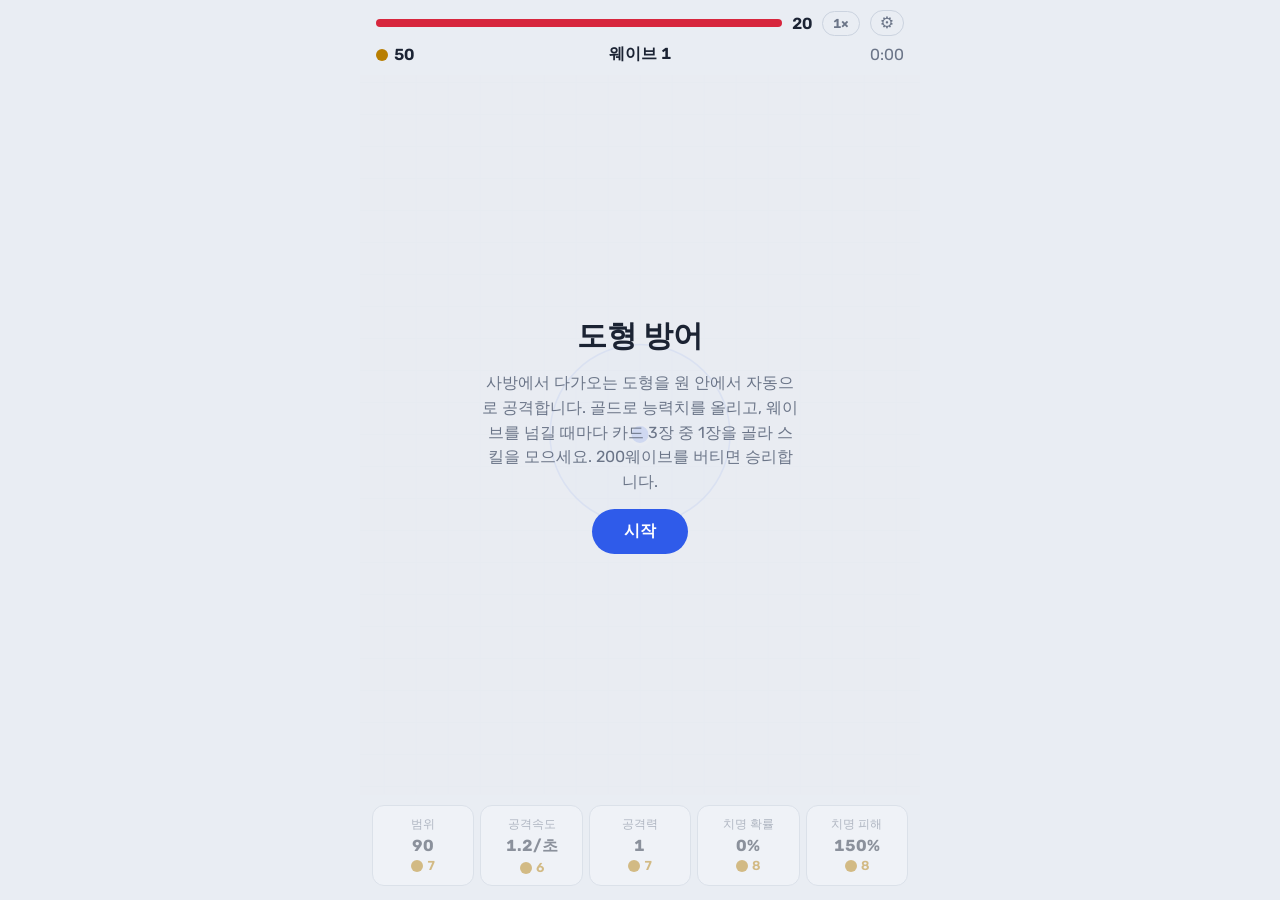
==== 도형 방어.html @ 64f7b808 "배포: 소스 22b060d" ====
<!doctype html>
<html lang="ko">
<head>
<meta charset="utf-8">
<meta name="viewport" content="width=device-width, initial-scale=1, viewport-fit=cover">
<title>도형 방어</title>
<link rel="manifest" href="manifest.json">
<link rel="icon" href="icons/icon-192.png">
<link rel="apple-touch-icon" href="icons/icon-192.png">
<meta name="theme-color" content="#E9EDF3" media="(prefers-color-scheme: light)">
<meta name="theme-color" content="#10141C" media="(prefers-color-scheme: dark)">
<link rel="preconnect" href="https://fonts.googleapis.com">
<link rel="preconnect" href="https://fonts.gstatic.com" crossorigin>
<link href="https://fonts.googleapis.com/css2?family=Rubik:wght@400;600;700&display=swap" rel="stylesheet">
  <script type="module" crossorigin src="./assets/도형 방어-D8DyT21U.js"></script>
  <link rel="stylesheet" crossorigin href="./assets/도형 방어-BJNutRkU.css">
</head>
<body>
<div class="app">
  <header class="hud">
    <div class="hud-top">
      <div class="hp" aria-label="체력">
        <div class="hp-bar"><div class="hp-fill" id="hpFill"></div></div>
        <span id="hpText">20</span>
      </div>
      <button class="speed-btn" id="speedBtn" aria-pressed="false" aria-label="1배속">1×</button>
      <button class="speed-btn gear-btn" id="gearBtn" aria-label="설정">⚙</button>
    </div>
    <div class="hud-info">
      <div class="stat" aria-label="골드"><span class="coin"></span><span id="gold">0</span></div>
      <div class="stat" id="wave">웨이브 1</div>
      <div class="stat dim" id="time" aria-label="버틴 시간">0:00</div>
    </div>
  </header>

  <main id="stage">
    <canvas id="cv"></canvas>
    <div class="overlay" id="startOv">
      <h1>도형 방어</h1>
      <p>사방에서 다가오는 도형을 원 안에서 자동으로 공격합니다. 골드로 능력치를 올리고, 웨이브를 넘길 때마다 카드 3장 중 1장을 골라 스킬을 모으세요. 200웨이브를 버티면 승리합니다.</p>
      <div class="btn-row">
        <button class="btn-main" id="startBtn">시작</button>
      </div>
    </div>
    <div class="overlay hidden" id="overOv">
      <h2 id="overTitle">방어 실패</h2>
      <p id="overStats"></p>
      <p class="auto-msg hidden" id="autoMsg"></p>
      <div class="reward">
        <div><span>도달 웨이브</span><span id="rWave">0</span></div>
        <div><span>처치</span><span id="rKills">0</span></div>
        <div><span>보스 처치</span><span id="rBoss">0</span></div>
        <div><span>고른 카드</span><span id="rCards">0</span></div>
      </div>
      <div class="btn-row">
        <button class="btn-main" id="retryBtn">다시 하기</button>
      </div>
    </div>
    <div class="overlay hidden" id="cardOv" role="dialog" aria-labelledby="cardTitle">
      <h2 id="cardTitle">웨이브 돌파</h2>
      <p>카드 1장을 고르세요. 이번 판 동안 유지됩니다.</p>
      <div class="cards" id="cards"></div>
    </div>
    <div class="overlay hidden" id="settingsOv" role="dialog" aria-label="설정">
      <h2>설정</h2>
      <div class="metas">
        <div class="set-row"><b>배경음악</b><button class="set-toggle" id="soundBtn" aria-pressed="true">켜짐</button></div>
        <div class="set-row"><b>자동 게임시작</b><button class="set-toggle" id="autoBtn" aria-pressed="false">꺼짐</button></div>
        <button class="btn-sub set-giveup" id="giveupBtn">포기하고 로비로</button>
      </div>
      <button class="btn-sub" id="settingsClose">닫기</button>
    </div>
  </main>

  <footer class="shop">
    <button class="up" data-k="range">
      <span class="u-name">범위</span><span class="u-val" id="v-range"></span>
      <span class="u-cost"><i class="coin"></i><span id="c-range"></span></span>
    </button>
    <button class="up" data-k="speed">
      <span class="u-name">공격속도</span><span class="u-val" id="v-speed"></span>
      <span class="u-cost"><i class="coin"></i><span id="c-speed"></span></span>
    </button>
    <button class="up" data-k="damage">
      <span class="u-name">공격력</span><span class="u-val" id="v-damage"></span>
      <span class="u-cost"><i class="coin"></i><span id="c-damage"></span></span>
    </button>
    <button class="up" data-k="crit">
      <span class="u-name">치명 확률</span><span class="u-val" id="v-crit"></span>
      <span class="u-cost"><i class="coin"></i><span id="c-crit"></span></span>
    </button>
    <button class="up" data-k="critDmg">
      <span class="u-name">치명 피해</span><span class="u-val" id="v-critDmg"></span>
      <span class="u-cost"><i class="coin"></i><span id="c-critDmg"></span></span>
    </button>
  </footer>
</div>

</body>
</html>
---- assets/도형 방어-BJNutRkU.css ----
:root{--bg:#e9edf3;--surface:#f7f9fc;--grid:#dce2eb;--ink:#1b2333;--muted:#6b7588;--border:#cbd3df;--accent:#2f5bea;--on-accent:#fff;--danger:#d7263d;--gold:#b87e00;--tri:#e8a33d;--sq:#2e9e6a;--pent:#7a5cc7;--hex:#e0475b;--boss:#2b3550;--gem:#0e8fa3;--cube:#5b3fd1;--burn:#e0590c;--gas:#4c9a2a;--fence:#8c97ab;--lightningcss-light:initial;--lightningcss-dark: ;color-scheme:light;box-sizing:border-box;padding-top:env(safe-area-inset-top,0px);padding-bottom:env(safe-area-inset-bottom,0px)}@media (prefers-color-scheme:dark){:root:not([data-theme=light]){--bg:#10141c;--surface:#171c26;--grid:#1c2230;--ink:#e7ebf3;--muted:#8a94a8;--border:#2a3242;--accent:#6e8cff;--on-accent:#0b1020;--danger:#ff5468;--gold:#f2c14e;--tri:#f0b44c;--sq:#3cc489;--pent:#9d84f0;--hex:#f06478;--boss:#c7cee0;--gem:#4fd1e0;--cube:#a894ff;--burn:#ff8a4c;--gas:#86d65e;--fence:#f4f6fa;--lightningcss-light: ;--lightningcss-dark:initial;color-scheme:dark}}:root[data-theme=dark]{--bg:#10141c;--surface:#171c26;--grid:#1c2230;--ink:#e7ebf3;--muted:#8a94a8;--border:#2a3242;--accent:#6e8cff;--on-accent:#0b1020;--danger:#ff5468;--gold:#f2c14e;--tri:#f0b44c;--sq:#3cc489;--pent:#9d84f0;--hex:#f06478;--boss:#c7cee0;--gem:#4fd1e0;--cube:#a894ff;--burn:#ff8a4c;--gas:#86d65e;--fence:#f4f6fa;--lightningcss-light: ;--lightningcss-dark:initial;color-scheme:dark}*,:before,:after{box-sizing:inherit}html,body{height:100%;margin:0}body{background:var(--bg);color:var(--ink);overscroll-behavior:none;-webkit-user-select:none;user-select:none;-webkit-tap-highlight-color:transparent;touch-action:manipulation;font-family:Rubik,system-ui,-apple-system,Apple SD Gothic Neo,Noto Sans KR,sans-serif}.app{flex-direction:column;max-width:560px;height:100%;margin:0 auto;display:flex}.hud{flex-direction:column;gap:8px;padding:10px 16px;display:flex}.hud-top{align-items:center;gap:10px;display:flex}.hud-info{grid-template-columns:1fr 1fr 1fr;align-items:center;display:grid}.hud-info .stat:nth-child(2){justify-content:center}.hud-info .stat:nth-child(3){justify-content:flex-end}.hp{font-variant-numeric:tabular-nums;flex:1;align-items:center;gap:8px;font-weight:600;display:flex}#hpText{text-align:right;min-width:2ch}.hp-bar{background:var(--grid);border-radius:4px;flex:1;height:8px;overflow:hidden}.hp-fill{background:var(--danger);width:100%;height:100%;transition:width .15s}.stat{font-variant-numeric:tabular-nums;white-space:nowrap;align-items:center;gap:6px;font-weight:600;display:flex}.stat.dim{color:var(--muted);font-weight:400}.coin{background:var(--gold);border-radius:50%;width:12px;height:12px;display:inline-block}.speed-btn{font:inherit;font-variant-numeric:tabular-nums;cursor:pointer;color:var(--muted);border:1px solid var(--border);background:0 0;border-radius:999px;padding:4px 10px;font-size:13px;font-weight:600}.gear-btn{padding:4px 9px;font-size:16px;line-height:1}.set-row{background:var(--surface);border:1px solid var(--border);border-radius:12px;justify-content:space-between;align-items:center;gap:12px;padding:12px 14px;display:flex}.set-toggle{font:inherit;cursor:pointer;min-width:64px;color:var(--muted);border:1px solid var(--border);background:0 0;border-radius:999px;padding:6px 14px;font-size:14px;font-weight:600}.set-toggle[aria-pressed=true]{color:var(--on-accent);background:var(--accent);border-color:var(--accent)}.set-giveup{color:var(--danger)}.set-giveup:disabled{opacity:.4;cursor:default}.set-giveup.confirm{color:#fff;background:var(--danger);border-color:var(--danger)}.overlay p.auto-msg{color:var(--accent);font-weight:600}.speed-btn[aria-pressed=true]{color:var(--on-accent);background:var(--accent);border-color:var(--accent)}#stage{flex:1;min-height:0;position:relative;overflow:hidden}canvas{display:block;position:absolute;inset:0}.overlay{text-align:center;background:color-mix(in srgb, var(--bg) 86%, transparent);flex-direction:column;justify-content:center;align-items:center;gap:14px;padding:24px;display:flex;position:absolute;inset:0}.hidden{display:none}h1,h2{margin:0;font-weight:700}h1{font-size:30px}h2{font-size:24px}.overlay p{max-width:32ch;color:var(--muted);margin:0;line-height:1.55}.btn-main{font:inherit;background:var(--accent);color:var(--on-accent);cursor:pointer;border:0;border-radius:999px;padding:12px 32px;font-size:16px;font-weight:600}.shop{grid-template-columns:repeat(5,1fr);gap:6px;padding:10px 12px 14px;display:grid}.up{font:inherit;color:var(--ink);background:var(--surface);border:1px solid var(--border);cursor:pointer;border-radius:12px;flex-direction:column;align-items:center;gap:3px;padding:10px 2px;display:flex}.up:disabled{opacity:.45;cursor:default}.up:not(:disabled):active{transform:scale(.97)}.u-name{color:var(--muted);white-space:nowrap;font-size:12px}.u-val{font-variant-numeric:tabular-nums;white-space:nowrap;font-size:16px;font-weight:700}.u-cost{color:var(--gold);font-variant-numeric:tabular-nums;align-items:center;gap:4px;font-size:13px;font-weight:600;display:flex}:focus-visible{outline:2px solid var(--accent);outline-offset:2px}.gem{background:var(--gem);border-radius:2px;width:10px;height:10px;margin:0 2px;display:inline-block;transform:rotate(45deg)}.btn-sub{font:inherit;cursor:pointer;color:var(--ink);background:var(--surface);border:1px solid var(--border);border-radius:999px;padding:10px 26px;font-size:15px;font-weight:600}.btn-row{flex-wrap:wrap;justify-content:center;gap:10px;display:flex}.reward{background:var(--surface);border:1px solid var(--border);font-variant-numeric:tabular-nums;border-radius:12px;flex-direction:column;gap:6px;width:100%;max-width:280px;padding:12px 14px;display:flex}.reward div{color:var(--muted);justify-content:space-between;align-items:center;font-size:14px;display:flex}.reward div span:last-child{color:var(--ink);align-items:center;gap:4px;font-weight:600;display:flex}#cardOv{background:color-mix(in srgb, var(--bg) 92%, transparent)}.cards{flex-direction:column;gap:10px;width:100%;max-width:340px;display:flex}.card{font:inherit;color:var(--ink);text-align:left;cursor:pointer;background:var(--surface);border:1px solid var(--border);border-left:4px solid var(--kc);border-radius:12px;flex-direction:column;gap:4px;padding:14px 16px;display:flex}.card:active{transform:scale(.98)}.card b{font-size:17px}.card .c-tag{color:var(--kc);font-size:12px;font-weight:600}.card .c-val{font-variant-numeric:tabular-nums;font-size:14px;font-weight:600}.card .c-desc{color:var(--muted);font-size:12px;line-height:1.45}.k-stat{--kc:var(--gold)}.k-skill{--kc:var(--gem)}.k-abil{--kc:var(--cube)}.metas{flex-direction:column;gap:10px;width:100%;max-width:320px;display:flex}.meta{text-align:left;background:var(--surface);border:1px solid var(--border);border-radius:12px;align-items:center;gap:12px;padding:12px 14px;display:flex}.meta .m-info{flex-direction:column;flex:1;gap:3px;display:flex}.meta b{font-size:16px}.meta .m-val{color:var(--muted);font-variant-numeric:tabular-nums;font-size:13px}.meta .m-lv{color:var(--muted);font-variant-numeric:tabular-nums;font-size:12px}.meta button{font:inherit;font-variant-numeric:tabular-nums;cursor:pointer;color:var(--on-accent);background:var(--accent);white-space:nowrap;border:0;border-radius:999px;align-items:center;gap:4px;padding:8px 12px;font-size:14px;font-weight:600;display:flex}.meta button:disabled{opacity:.4;cursor:default}.oct{background:var(--boss);clip-path:polygon(30% 0,70% 0,100% 30%,100% 70%,70% 100%,30% 100%,0 70%,0 30%);width:12px;height:12px;display:inline-block}.cubei{background:var(--cube);clip-path:polygon(50% 0,100% 25%,100% 75%,50% 100%,0 75%,0 25%);width:12px;height:12px;display:inline-block}.meta .m-desc{color:var(--muted);font-size:12px;line-height:1.4}
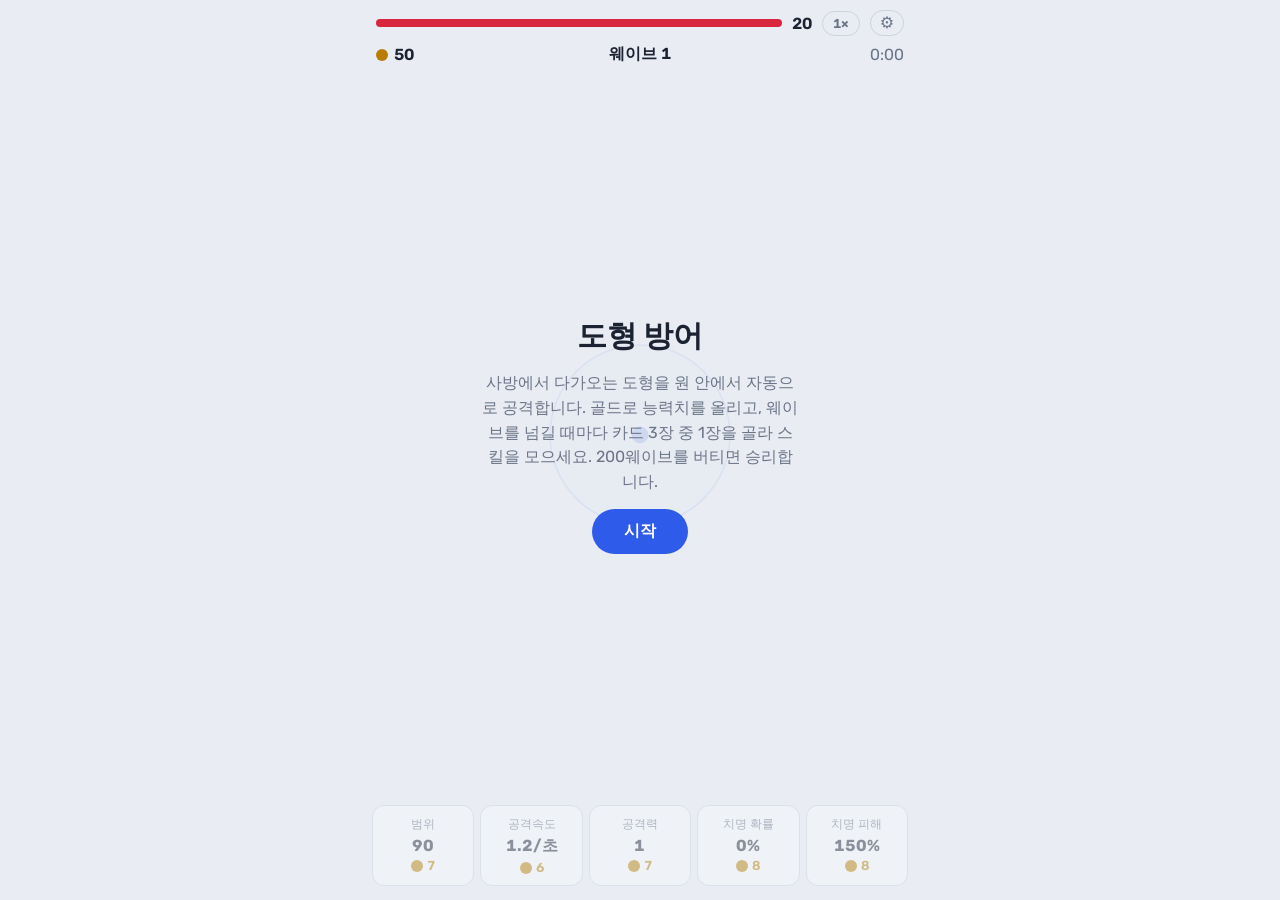
==== commit c5c391b1: "배포: 소스 6165842" ====
--- a/도형 방어.html
+++ b/도형 방어.html
@@ -12,8 +12,8 @@
 <link rel="preconnect" href="https://fonts.googleapis.com">
 <link rel="preconnect" href="https://fonts.gstatic.com" crossorigin>
 <link href="https://fonts.googleapis.com/css2?family=Rubik:wght@400;600;700&display=swap" rel="stylesheet">
-  <script type="module" crossorigin src="./assets/도형 방어-D8DyT21U.js"></script>
-  <link rel="stylesheet" crossorigin href="./assets/도형 방어-BJNutRkU.css">
+  <script type="module" crossorigin src="./assets/도형 방어-CZGBJd6S.js"></script>
+  <link rel="stylesheet" crossorigin href="./assets/도형 방어-D3nn0qh5.css">
 </head>
 <body>
 <div class="app">
@@ -51,6 +51,15 @@
         <div><span>처치</span><span id="rKills">0</span></div>
         <div><span>보스 처치</span><span id="rBoss">0</span></div>
         <div><span>고른 카드</span><span id="rCards">0</span></div>
+      </div>
+      <div class="rank hidden" id="rankBox">
+        <form class="rank-form" id="rankForm" novalidate>
+          <input id="rankName" maxlength="12" placeholder="닉네임" autocomplete="off" enterkeyhint="send" aria-label="닉네임" aria-describedby="rankNote">
+          <button class="btn-sub" id="rankSubmit" type="submit">랭킹 등록</button>
+        </form>
+        <p class="rank-note" id="rankNote" aria-live="polite">닉네임은 공개돼요. 실명이나 연락처는 넣지 마세요.</p>
+        <ol class="rank-list" id="rankList" aria-label="랭킹"></ol>
+        <p class="rank-me" id="rankMe"></p>
       </div>
       <div class="btn-row">
         <button class="btn-main" id="retryBtn">다시 하기</button>
--- a/assets/도형 방어-D3nn0qh5.css
+++ b/assets/도형 방어-D3nn0qh5.css
@@ -0,0 +1 @@
+:root{--bg:#e9edf3;--surface:#f7f9fc;--grid:#dce2eb;--ink:#1b2333;--muted:#6b7588;--border:#cbd3df;--accent:#2f5bea;--on-accent:#fff;--danger:#d7263d;--gold:#b87e00;--tri:#e8a33d;--sq:#2e9e6a;--pent:#7a5cc7;--hex:#e0475b;--boss:#2b3550;--gem:#0e8fa3;--cube:#5b3fd1;--burn:#e0590c;--gas:#4c9a2a;--fence:#8c97ab;--lightningcss-light:initial;--lightningcss-dark: ;color-scheme:light;box-sizing:border-box;padding-top:env(safe-area-inset-top,0px);padding-bottom:env(safe-area-inset-bottom,0px)}@media (prefers-color-scheme:dark){:root:not([data-theme=light]){--bg:#10141c;--surface:#171c26;--grid:#1c2230;--ink:#e7ebf3;--muted:#8a94a8;--border:#2a3242;--accent:#6e8cff;--on-accent:#0b1020;--danger:#ff5468;--gold:#f2c14e;--tri:#f0b44c;--sq:#3cc489;--pent:#9d84f0;--hex:#f06478;--boss:#c7cee0;--gem:#4fd1e0;--cube:#a894ff;--burn:#ff8a4c;--gas:#86d65e;--fence:#f4f6fa;--lightningcss-light: ;--lightningcss-dark:initial;color-scheme:dark}}:root[data-theme=dark]{--bg:#10141c;--surface:#171c26;--grid:#1c2230;--ink:#e7ebf3;--muted:#8a94a8;--border:#2a3242;--accent:#6e8cff;--on-accent:#0b1020;--danger:#ff5468;--gold:#f2c14e;--tri:#f0b44c;--sq:#3cc489;--pent:#9d84f0;--hex:#f06478;--boss:#c7cee0;--gem:#4fd1e0;--cube:#a894ff;--burn:#ff8a4c;--gas:#86d65e;--fence:#f4f6fa;--lightningcss-light: ;--lightningcss-dark:initial;color-scheme:dark}*,:before,:after{box-sizing:inherit}html,body{height:100%;margin:0}body{background:var(--bg);color:var(--ink);overscroll-behavior:none;-webkit-user-select:none;user-select:none;-webkit-tap-highlight-color:transparent;touch-action:manipulation;font-family:Rubik,system-ui,-apple-system,Apple SD Gothic Neo,Noto Sans KR,sans-serif}.app{flex-direction:column;max-width:560px;height:100%;margin:0 auto;display:flex}.hud{flex-direction:column;gap:8px;padding:10px 16px;display:flex}.hud-top{align-items:center;gap:10px;display:flex}.hud-info{grid-template-columns:1fr 1fr 1fr;align-items:center;display:grid}.hud-info .stat:nth-child(2){justify-content:center}.hud-info .stat:nth-child(3){justify-content:flex-end}.hp{font-variant-numeric:tabular-nums;flex:1;align-items:center;gap:8px;font-weight:600;display:flex}#hpText{text-align:right;min-width:2ch}.hp-bar{background:var(--grid);border-radius:4px;flex:1;height:8px;overflow:hidden}.hp-fill{background:var(--danger);width:100%;height:100%;transition:width .15s}.stat{font-variant-numeric:tabular-nums;white-space:nowrap;align-items:center;gap:6px;font-weight:600;display:flex}.stat.dim{color:var(--muted);font-weight:400}.coin{background:var(--gold);border-radius:50%;width:12px;height:12px;display:inline-block}.speed-btn{font:inherit;font-variant-numeric:tabular-nums;cursor:pointer;color:var(--muted);border:1px solid var(--border);background:0 0;border-radius:999px;padding:4px 10px;font-size:13px;font-weight:600}.gear-btn{padding:4px 9px;font-size:16px;line-height:1}.set-row{background:var(--surface);border:1px solid var(--border);border-radius:12px;justify-content:space-between;align-items:center;gap:12px;padding:12px 14px;display:flex}.set-toggle{font:inherit;cursor:pointer;min-width:64px;color:var(--muted);border:1px solid var(--border);background:0 0;border-radius:999px;padding:6px 14px;font-size:14px;font-weight:600}.set-toggle[aria-pressed=true]{color:var(--on-accent);background:var(--accent);border-color:var(--accent)}.set-giveup{color:var(--danger)}.set-giveup:disabled{opacity:.4;cursor:default}.set-giveup.confirm{color:#fff;background:var(--danger);border-color:var(--danger)}.overlay p.auto-msg{color:var(--accent);font-weight:600}.speed-btn[aria-pressed=true]{color:var(--on-accent);background:var(--accent);border-color:var(--accent)}#stage{flex:1;min-height:0;position:relative;overflow:hidden}canvas{display:block;position:absolute;inset:0}.overlay{text-align:center;background:color-mix(in srgb, var(--bg) 86%, transparent);flex-direction:column;justify-content:center;align-items:center;gap:14px;padding:24px;display:flex;position:absolute;inset:0}.hidden{display:none}h1,h2{margin:0;font-weight:700}h1{font-size:30px}h2{font-size:24px}.overlay p{max-width:32ch;color:var(--muted);margin:0;line-height:1.55}.btn-main{font:inherit;background:var(--accent);color:var(--on-accent);cursor:pointer;border:0;border-radius:999px;padding:12px 32px;font-size:16px;font-weight:600}.shop{grid-template-columns:repeat(5,1fr);gap:6px;padding:10px 12px 14px;display:grid}.up{font:inherit;color:var(--ink);background:var(--surface);border:1px solid var(--border);cursor:pointer;border-radius:12px;flex-direction:column;align-items:center;gap:3px;padding:10px 2px;display:flex}.up:disabled{opacity:.45;cursor:default}.up:not(:disabled):active{transform:scale(.97)}.u-name{color:var(--muted);white-space:nowrap;font-size:12px}.u-val{font-variant-numeric:tabular-nums;white-space:nowrap;font-size:16px;font-weight:700}.u-cost{color:var(--gold);font-variant-numeric:tabular-nums;align-items:center;gap:4px;font-size:13px;font-weight:600;display:flex}:focus-visible{outline:2px solid var(--accent);outline-offset:2px}.gem{background:var(--gem);border-radius:2px;width:10px;height:10px;margin:0 2px;display:inline-block;transform:rotate(45deg)}.btn-sub{font:inherit;cursor:pointer;color:var(--ink);background:var(--surface);border:1px solid var(--border);border-radius:999px;padding:10px 26px;font-size:15px;font-weight:600}.btn-row{flex-wrap:wrap;justify-content:center;gap:10px;display:flex}.reward{background:var(--surface);border:1px solid var(--border);font-variant-numeric:tabular-nums;border-radius:12px;flex-direction:column;gap:6px;width:100%;max-width:280px;padding:12px 14px;display:flex}.reward div{color:var(--muted);justify-content:space-between;align-items:center;font-size:14px;display:flex}.reward div span:last-child{color:var(--ink);align-items:center;gap:4px;font-weight:600;display:flex}#cardOv{background:color-mix(in srgb, var(--bg) 92%, transparent)}.cards{flex-direction:column;gap:10px;width:100%;max-width:340px;display:flex}.card{font:inherit;color:var(--ink);text-align:left;cursor:pointer;background:var(--surface);border:1px solid var(--border);border-left:4px solid var(--kc);border-radius:12px;flex-direction:column;gap:4px;padding:14px 16px;display:flex}.card:active{transform:scale(.98)}.card b{font-size:17px}.card .c-tag{color:var(--kc);font-size:12px;font-weight:600}.card .c-val{font-variant-numeric:tabular-nums;font-size:14px;font-weight:600}.card .c-desc{color:var(--muted);font-size:12px;line-height:1.45}.k-stat{--kc:var(--gold)}.k-skill{--kc:var(--gem)}.k-abil{--kc:var(--cube)}.metas{flex-direction:column;gap:10px;width:100%;max-width:320px;display:flex}.meta{text-align:left;background:var(--surface);border:1px solid var(--border);border-radius:12px;align-items:center;gap:12px;padding:12px 14px;display:flex}.meta .m-info{flex-direction:column;flex:1;gap:3px;display:flex}.meta b{font-size:16px}.meta .m-val{color:var(--muted);font-variant-numeric:tabular-nums;font-size:13px}.meta .m-lv{color:var(--muted);font-variant-numeric:tabular-nums;font-size:12px}.meta button{font:inherit;font-variant-numeric:tabular-nums;cursor:pointer;color:var(--on-accent);background:var(--accent);white-space:nowrap;border:0;border-radius:999px;align-items:center;gap:4px;padding:8px 12px;font-size:14px;font-weight:600;display:flex}.meta button:disabled{opacity:.4;cursor:default}.oct{background:var(--boss);clip-path:polygon(30% 0,70% 0,100% 30%,100% 70%,70% 100%,30% 100%,0 70%,0 30%);width:12px;height:12px;display:inline-block}.cubei{background:var(--cube);clip-path:polygon(50% 0,100% 25%,100% 75%,50% 100%,0 75%,0 25%);width:12px;height:12px;display:inline-block}.meta .m-desc{color:var(--muted);font-size:12px;line-height:1.4}#overOv{justify-content:safe center;overflow-y:auto}.rank{flex-direction:column;gap:8px;width:100%;max-width:320px;display:flex}.rank-form{gap:8px;display:flex}.rank-form input{min-width:0;font:inherit;color:var(--ink);background:var(--surface);border:1px solid var(--border);-webkit-user-select:text;user-select:text;border-radius:999px;flex:1;padding:9px 14px;font-size:16px}.rank-form input:focus-visible{outline:2px solid var(--accent);outline-offset:1px}.rank-form .btn-sub{white-space:nowrap;padding:9px 16px}.rank-form .btn-sub:disabled{opacity:.5;cursor:default}.overlay p.rank-note{max-width:none;font-size:12px}.overlay p.rank-note.err{color:var(--danger)}.overlay p.rank-note.ok{color:var(--accent);font-weight:600}.rank-list{background:var(--surface);border:1px solid var(--border);font-variant-numeric:tabular-nums;border-radius:12px;flex-direction:column;margin:0;padding:6px 0;font-size:13px;list-style:none;display:flex}.rank-list:empty{display:none}.rank-list li{text-align:left;grid-template-columns:2.2em 1fr auto;gap:8px;padding:3px 12px;display:grid}.rank-list li.me{color:var(--accent);font-weight:700}.rank-list .r-n{color:var(--muted);text-align:right}.rank-list .r-name{text-overflow:ellipsis;white-space:nowrap;overflow:hidden}.rank-list .r-rec{color:var(--muted)}.rank-list li.me .r-n,.rank-list li.me .r-rec{color:inherit}.rank-list li.msg{text-align:center;color:var(--muted);display:block}.overlay p.rank-me{max-width:none;font-size:13px}.overlay p.rank-me:empty{display:none}
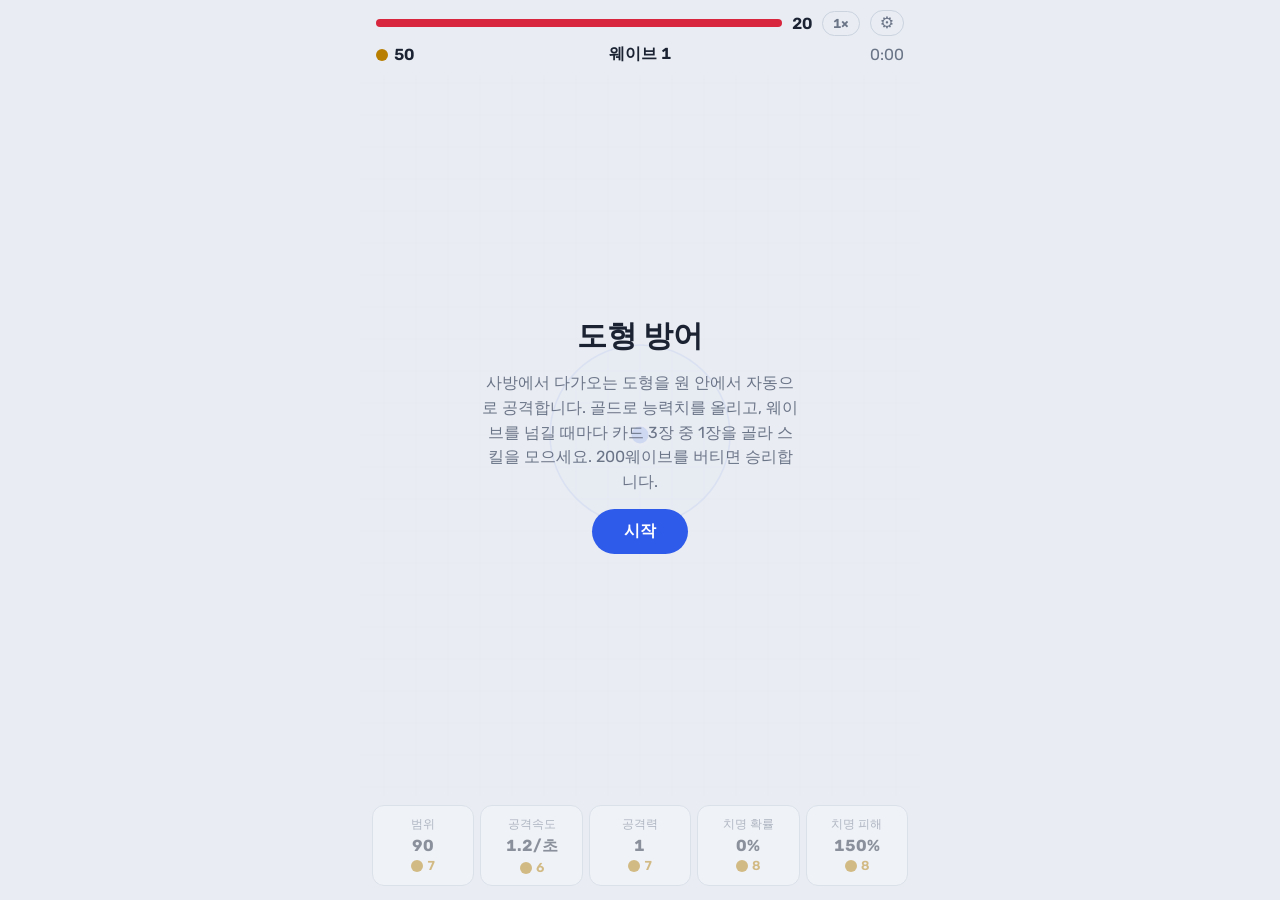
==== commit 6029f273: "배포: 소스 5cbbcc7" ====
--- a/도형 방어.html
+++ b/도형 방어.html
@@ -12,8 +12,8 @@
 <link rel="preconnect" href="https://fonts.googleapis.com">
 <link rel="preconnect" href="https://fonts.gstatic.com" crossorigin>
 <link href="https://fonts.googleapis.com/css2?family=Rubik:wght@400;600;700&display=swap" rel="stylesheet">
-  <script type="module" crossorigin src="./assets/도형 방어-CZGBJd6S.js"></script>
-  <link rel="stylesheet" crossorigin href="./assets/도형 방어-D3nn0qh5.css">
+  <script type="module" crossorigin src="./assets/도형 방어-D_izI2zO.js"></script>
+  <link rel="stylesheet" crossorigin href="./assets/도형 방어-DtJK3zI9.css">
 </head>
 <body>
 <div class="app">
--- a/assets/도형 방어-DtJK3zI9.css
+++ b/assets/도형 방어-DtJK3zI9.css
@@ -0,0 +1 @@
+:root{--bg:#e9edf3;--surface:#f7f9fc;--grid:#dce2eb;--ink:#1b2333;--muted:#6b7588;--border:#cbd3df;--accent:#2f5bea;--on-accent:#fff;--danger:#d7263d;--gold:#b87e00;--tri:#e8a33d;--sq:#2e9e6a;--pent:#7a5cc7;--hex:#e0475b;--boss:#2b3550;--gem:#0e8fa3;--cube:#5b3fd1;--burn:#e0590c;--gas:#4c9a2a;--fence:#8c97ab;--burn1:#ee9150;--burn2:#e0322f;--burn3:#9e1023;--crit:#0a9ec2;--lightningcss-light:initial;--lightningcss-dark: ;color-scheme:light;box-sizing:border-box;padding-top:env(safe-area-inset-top,0px);padding-bottom:env(safe-area-inset-bottom,0px)}@media (prefers-color-scheme:dark){:root:not([data-theme=light]){--bg:#10141c;--surface:#171c26;--grid:#1c2230;--ink:#e7ebf3;--muted:#8a94a8;--border:#2a3242;--accent:#6e8cff;--on-accent:#0b1020;--danger:#ff5468;--gold:#f2c14e;--tri:#f0b44c;--sq:#3cc489;--pent:#9d84f0;--hex:#f06478;--boss:#c7cee0;--gem:#4fd1e0;--cube:#a894ff;--burn:#ff8a4c;--gas:#86d65e;--fence:#f4f6fa;--burn1:#ffb98a;--burn2:#ff4a4a;--burn3:#d11f38;--crit:#5ce1f0;--lightningcss-light: ;--lightningcss-dark:initial;color-scheme:dark}}:root[data-theme=dark]{--bg:#10141c;--surface:#171c26;--grid:#1c2230;--ink:#e7ebf3;--muted:#8a94a8;--border:#2a3242;--accent:#6e8cff;--on-accent:#0b1020;--danger:#ff5468;--gold:#f2c14e;--tri:#f0b44c;--sq:#3cc489;--pent:#9d84f0;--hex:#f06478;--boss:#c7cee0;--gem:#4fd1e0;--cube:#a894ff;--burn:#ff8a4c;--gas:#86d65e;--fence:#f4f6fa;--burn1:#ffb98a;--burn2:#ff4a4a;--burn3:#d11f38;--crit:#5ce1f0;--lightningcss-light: ;--lightningcss-dark:initial;color-scheme:dark}*,:before,:after{box-sizing:inherit}html,body{height:100%;margin:0}body{background:var(--bg);color:var(--ink);overscroll-behavior:none;-webkit-user-select:none;user-select:none;-webkit-tap-highlight-color:transparent;touch-action:manipulation;font-family:Rubik,system-ui,-apple-system,Apple SD Gothic Neo,Noto Sans KR,sans-serif}.app{flex-direction:column;max-width:560px;height:100%;margin:0 auto;display:flex}.hud{flex-direction:column;gap:8px;padding:10px 16px;display:flex}.hud-top{align-items:center;gap:10px;display:flex}.hud-info{grid-template-columns:1fr 1fr 1fr;align-items:center;display:grid}.hud-info .stat:nth-child(2){justify-content:center}.hud-info .stat:nth-child(3){justify-content:flex-end}.hp{font-variant-numeric:tabular-nums;flex:1;align-items:center;gap:8px;font-weight:600;display:flex}#hpText{text-align:right;min-width:2ch}.hp-bar{background:var(--grid);border-radius:4px;flex:1;height:8px;overflow:hidden}.hp-fill{background:var(--danger);width:100%;height:100%;transition:width .15s}.stat{font-variant-numeric:tabular-nums;white-space:nowrap;align-items:center;gap:6px;font-weight:600;display:flex}.stat.dim{color:var(--muted);font-weight:400}.coin{background:var(--gold);border-radius:50%;width:12px;height:12px;display:inline-block}.speed-btn{font:inherit;font-variant-numeric:tabular-nums;cursor:pointer;color:var(--muted);border:1px solid var(--border);background:0 0;border-radius:999px;padding:4px 10px;font-size:13px;font-weight:600}.gear-btn{padding:4px 9px;font-size:16px;line-height:1}.set-row{background:var(--surface);border:1px solid var(--border);border-radius:12px;justify-content:space-between;align-items:center;gap:12px;padding:12px 14px;display:flex}.set-toggle{font:inherit;cursor:pointer;min-width:64px;color:var(--muted);border:1px solid var(--border);background:0 0;border-radius:999px;padding:6px 14px;font-size:14px;font-weight:600}.set-toggle[aria-pressed=true]{color:var(--on-accent);background:var(--accent);border-color:var(--accent)}.set-giveup{color:var(--danger)}.set-giveup:disabled{opacity:.4;cursor:default}.set-giveup.confirm{color:#fff;background:var(--danger);border-color:var(--danger)}.overlay p.auto-msg{color:var(--accent);font-weight:600}.speed-btn[aria-pressed=true]{color:var(--on-accent);background:var(--accent);border-color:var(--accent)}#stage{flex:1;min-height:0;position:relative;overflow:hidden}canvas{display:block;position:absolute;inset:0}.overlay{text-align:center;background:color-mix(in srgb, var(--bg) 86%, transparent);flex-direction:column;justify-content:center;align-items:center;gap:14px;padding:24px;display:flex;position:absolute;inset:0}.hidden{display:none}h1,h2{margin:0;font-weight:700}h1{font-size:30px}h2{font-size:24px}.overlay p{max-width:32ch;color:var(--muted);margin:0;line-height:1.55}.btn-main{font:inherit;background:var(--accent);color:var(--on-accent);cursor:pointer;border:0;border-radius:999px;padding:12px 32px;font-size:16px;font-weight:600}.shop{grid-template-columns:repeat(5,1fr);gap:6px;padding:10px 12px 14px;display:grid}.up{font:inherit;color:var(--ink);background:var(--surface);border:1px solid var(--border);cursor:pointer;border-radius:12px;flex-direction:column;align-items:center;gap:3px;padding:10px 2px;display:flex}.up:disabled{opacity:.45;cursor:default}.up:not(:disabled):active{transform:scale(.97)}.u-name{color:var(--muted);white-space:nowrap;font-size:12px}.u-val{font-variant-numeric:tabular-nums;white-space:nowrap;font-size:16px;font-weight:700}.u-cost{color:var(--gold);font-variant-numeric:tabular-nums;align-items:center;gap:4px;font-size:13px;font-weight:600;display:flex}:focus-visible{outline:2px solid var(--accent);outline-offset:2px}.gem{background:var(--gem);border-radius:2px;width:10px;height:10px;margin:0 2px;display:inline-block;transform:rotate(45deg)}.btn-sub{font:inherit;cursor:pointer;color:var(--ink);background:var(--surface);border:1px solid var(--border);border-radius:999px;padding:10px 26px;font-size:15px;font-weight:600}.btn-row{flex-wrap:wrap;justify-content:center;gap:10px;display:flex}.reward{background:var(--surface);border:1px solid var(--border);font-variant-numeric:tabular-nums;border-radius:12px;flex-direction:column;gap:6px;width:100%;max-width:280px;padding:12px 14px;display:flex}.reward div{color:var(--muted);justify-content:space-between;align-items:center;font-size:14px;display:flex}.reward div span:last-child{color:var(--ink);align-items:center;gap:4px;font-weight:600;display:flex}#cardOv{background:color-mix(in srgb, var(--bg) 92%, transparent)}.cards{flex-direction:column;gap:10px;width:100%;max-width:340px;display:flex}.card{font:inherit;color:var(--ink);text-align:left;cursor:pointer;background:var(--surface);border:1px solid var(--border);border-left:4px solid var(--kc);border-radius:12px;flex-direction:column;gap:4px;padding:14px 16px;display:flex}.card:active{transform:scale(.98)}.card b{font-size:17px}.card .c-tag{color:var(--kc);font-size:12px;font-weight:600}.card .c-val{font-variant-numeric:tabular-nums;font-size:14px;font-weight:600}.card .c-desc{color:var(--muted);font-size:12px;line-height:1.45}.k-stat{--kc:var(--gold)}.k-skill{--kc:var(--gem)}.k-abil{--kc:var(--cube)}.metas{flex-direction:column;gap:10px;width:100%;max-width:320px;display:flex}.meta{text-align:left;background:var(--surface);border:1px solid var(--border);border-radius:12px;align-items:center;gap:12px;padding:12px 14px;display:flex}.meta .m-info{flex-direction:column;flex:1;gap:3px;display:flex}.meta b{font-size:16px}.meta .m-val{color:var(--muted);font-variant-numeric:tabular-nums;font-size:13px}.meta .m-lv{color:var(--muted);font-variant-numeric:tabular-nums;font-size:12px}.meta button{font:inherit;font-variant-numeric:tabular-nums;cursor:pointer;color:var(--on-accent);background:var(--accent);white-space:nowrap;border:0;border-radius:999px;align-items:center;gap:4px;padding:8px 12px;font-size:14px;font-weight:600;display:flex}.meta button:disabled{opacity:.4;cursor:default}.oct{background:var(--boss);clip-path:polygon(30% 0,70% 0,100% 30%,100% 70%,70% 100%,30% 100%,0 70%,0 30%);width:12px;height:12px;display:inline-block}.cubei{background:var(--cube);clip-path:polygon(50% 0,100% 25%,100% 75%,50% 100%,0 75%,0 25%);width:12px;height:12px;display:inline-block}.meta .m-desc{color:var(--muted);font-size:12px;line-height:1.4}#overOv{justify-content:safe center;overflow-y:auto}.rank{flex-direction:column;gap:8px;width:100%;max-width:320px;display:flex}.rank-form{gap:8px;display:flex}.rank-form input{min-width:0;font:inherit;color:var(--ink);background:var(--surface);border:1px solid var(--border);-webkit-user-select:text;user-select:text;border-radius:999px;flex:1;padding:9px 14px;font-size:16px}.rank-form input:focus-visible{outline:2px solid var(--accent);outline-offset:1px}.rank-form .btn-sub{white-space:nowrap;padding:9px 16px}.rank-form .btn-sub:disabled{opacity:.5;cursor:default}.overlay p.rank-note{max-width:none;font-size:12px}.overlay p.rank-note.err{color:var(--danger)}.overlay p.rank-note.ok{color:var(--accent);font-weight:600}.rank-list{background:var(--surface);border:1px solid var(--border);font-variant-numeric:tabular-nums;border-radius:12px;flex-direction:column;margin:0;padding:6px 0;font-size:13px;list-style:none;display:flex}.rank-list:empty{display:none}.rank-list li{text-align:left;grid-template-columns:2.2em 1fr auto;gap:8px;padding:3px 12px;display:grid}.rank-list li.me{color:var(--accent);font-weight:700}.rank-list .r-n{color:var(--muted);text-align:right}.rank-list .r-name{text-overflow:ellipsis;white-space:nowrap;overflow:hidden}.rank-list .r-rec{color:var(--muted)}.rank-list li.me .r-n,.rank-list li.me .r-rec{color:inherit}.rank-list li.msg{text-align:center;color:var(--muted);display:block}.overlay p.rank-me{max-width:none;font-size:13px}.overlay p.rank-me:empty{display:none}
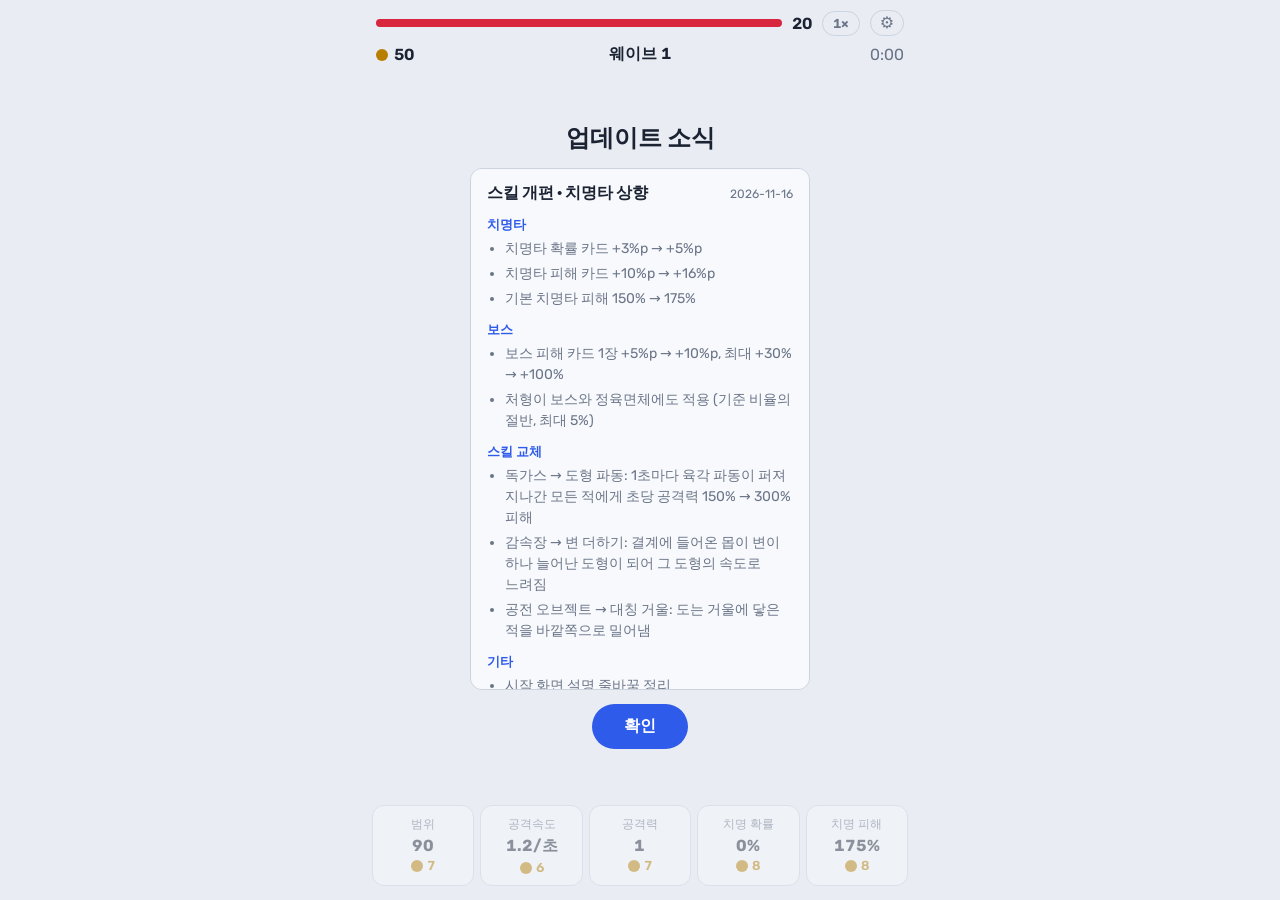
==== commit 08d170a5: "배포: 소스 e2aac9a" ====
--- a/도형 방어.html
+++ b/도형 방어.html
@@ -12,8 +12,8 @@
 <link rel="preconnect" href="https://fonts.googleapis.com">
 <link rel="preconnect" href="https://fonts.gstatic.com" crossorigin>
 <link href="https://fonts.googleapis.com/css2?family=Rubik:wght@400;600;700&display=swap" rel="stylesheet">
-  <script type="module" crossorigin src="./assets/도형 방어-D_izI2zO.js"></script>
-  <link rel="stylesheet" crossorigin href="./assets/도형 방어-DtJK3zI9.css">
+  <script type="module" crossorigin src="./assets/도형 방어-DpUi0MzC.js"></script>
+  <link rel="stylesheet" crossorigin href="./assets/도형 방어-B801xyGt.css">
 </head>
 <body>
 <div class="app">
@@ -37,7 +37,11 @@
     <canvas id="cv"></canvas>
     <div class="overlay" id="startOv">
       <h1>도형 방어</h1>
-      <p>사방에서 다가오는 도형을 원 안에서 자동으로 공격합니다. 골드로 능력치를 올리고, 웨이브를 넘길 때마다 카드 3장 중 1장을 골라 스킬을 모으세요. 200웨이브를 버티면 승리합니다.</p>
+      <p class="intro">
+        <span>사방에서 다가오는 도형을 원&nbsp;안에서 자동으로 공격합니다.</span>
+        <span>골드로 능력치를 올리고,<br>웨이브를 넘길 때마다 카드&nbsp;3장&nbsp;중&nbsp;1장을 골라 스킬을 모으세요.</span>
+        <span>200웨이브를 버티면 승리합니다.</span>
+      </p>
       <div class="btn-row">
         <button class="btn-main" id="startBtn">시작</button>
       </div>
@@ -75,9 +79,15 @@
       <div class="metas">
         <div class="set-row"><b>배경음악</b><button class="set-toggle" id="soundBtn" aria-pressed="true">켜짐</button></div>
         <div class="set-row"><b>자동 게임시작</b><button class="set-toggle" id="autoBtn" aria-pressed="false">꺼짐</button></div>
+        <button class="btn-sub" id="patchBtn">패치노트</button>
         <button class="btn-sub set-giveup" id="giveupBtn">포기하고 로비로</button>
       </div>
       <button class="btn-sub" id="settingsClose">닫기</button>
+    </div>
+    <div class="overlay hidden" id="patchOv" role="dialog" aria-labelledby="patchTitle">
+      <h2 id="patchTitle">업데이트 소식</h2>
+      <div class="patch" id="patchBody"></div>
+      <button class="btn-main" id="patchClose">확인</button>
     </div>
   </main>
 
--- a/assets/도형 방어-B801xyGt.css
+++ b/assets/도형 방어-B801xyGt.css
@@ -0,0 +1 @@
+:root{--bg:#e9edf3;--surface:#f7f9fc;--grid:#dce2eb;--ink:#1b2333;--muted:#6b7588;--border:#cbd3df;--accent:#2f5bea;--on-accent:#fff;--danger:#d7263d;--gold:#b87e00;--tri:#e8a33d;--sq:#2e9e6a;--pent:#7a5cc7;--hex:#e0475b;--boss:#2b3550;--gem:#0e8fa3;--cube:#5b3fd1;--burn:#e0590c;--morph:#5b3fd1;--mirror:#6b7588;--burn1:#ee9150;--burn2:#e0322f;--burn3:#9e1023;--crit:#0a9ec2;--lightningcss-light:initial;--lightningcss-dark: ;color-scheme:light;box-sizing:border-box;padding-top:env(safe-area-inset-top,0px);padding-bottom:env(safe-area-inset-bottom,0px)}@media (prefers-color-scheme:dark){:root:not([data-theme=light]){--bg:#10141c;--surface:#171c26;--grid:#1c2230;--ink:#e7ebf3;--muted:#8a94a8;--border:#2a3242;--accent:#6e8cff;--on-accent:#0b1020;--danger:#ff5468;--gold:#f2c14e;--tri:#f0b44c;--sq:#3cc489;--pent:#9d84f0;--hex:#f06478;--boss:#c7cee0;--gem:#4fd1e0;--cube:#a894ff;--burn:#ff8a4c;--morph:#a894ff;--mirror:#f4f6fa;--burn1:#ffb98a;--burn2:#ff4a4a;--burn3:#d11f38;--crit:#5ce1f0;--lightningcss-light: ;--lightningcss-dark:initial;color-scheme:dark}}:root[data-theme=dark]{--bg:#10141c;--surface:#171c26;--grid:#1c2230;--ink:#e7ebf3;--muted:#8a94a8;--border:#2a3242;--accent:#6e8cff;--on-accent:#0b1020;--danger:#ff5468;--gold:#f2c14e;--tri:#f0b44c;--sq:#3cc489;--pent:#9d84f0;--hex:#f06478;--boss:#c7cee0;--gem:#4fd1e0;--cube:#a894ff;--burn:#ff8a4c;--morph:#a894ff;--mirror:#f4f6fa;--burn1:#ffb98a;--burn2:#ff4a4a;--burn3:#d11f38;--crit:#5ce1f0;--lightningcss-light: ;--lightningcss-dark:initial;color-scheme:dark}*,:before,:after{box-sizing:inherit}html,body{height:100%;margin:0}body{background:var(--bg);color:var(--ink);overscroll-behavior:none;-webkit-user-select:none;user-select:none;-webkit-tap-highlight-color:transparent;touch-action:manipulation;font-family:Rubik,system-ui,-apple-system,Apple SD Gothic Neo,Noto Sans KR,sans-serif}.app{flex-direction:column;max-width:560px;height:100%;margin:0 auto;display:flex}.hud{flex-direction:column;gap:8px;padding:10px 16px;display:flex}.hud-top{align-items:center;gap:10px;display:flex}.hud-info{grid-template-columns:1fr 1fr 1fr;align-items:center;display:grid}.hud-info .stat:nth-child(2){justify-content:center}.hud-info .stat:nth-child(3){justify-content:flex-end}.hp{font-variant-numeric:tabular-nums;flex:1;align-items:center;gap:8px;font-weight:600;display:flex}#hpText{text-align:right;min-width:2ch}.hp-bar{background:var(--grid);border-radius:4px;flex:1;height:8px;overflow:hidden}.hp-fill{background:var(--danger);width:100%;height:100%;transition:width .15s}.stat{font-variant-numeric:tabular-nums;white-space:nowrap;align-items:center;gap:6px;font-weight:600;display:flex}.stat.dim{color:var(--muted);font-weight:400}.coin{background:var(--gold);border-radius:50%;width:12px;height:12px;display:inline-block}.speed-btn{font:inherit;font-variant-numeric:tabular-nums;cursor:pointer;color:var(--muted);border:1px solid var(--border);background:0 0;border-radius:999px;padding:4px 10px;font-size:13px;font-weight:600}.gear-btn{padding:4px 9px;font-size:16px;line-height:1}.set-row{background:var(--surface);border:1px solid var(--border);border-radius:12px;justify-content:space-between;align-items:center;gap:12px;padding:12px 14px;display:flex}.set-toggle{font:inherit;cursor:pointer;min-width:64px;color:var(--muted);border:1px solid var(--border);background:0 0;border-radius:999px;padding:6px 14px;font-size:14px;font-weight:600}.set-toggle[aria-pressed=true]{color:var(--on-accent);background:var(--accent);border-color:var(--accent)}.set-giveup{color:var(--danger)}.set-giveup:disabled{opacity:.4;cursor:default}.set-giveup.confirm{color:#fff;background:var(--danger);border-color:var(--danger)}.patch{text-align:left;background:var(--surface);border:1px solid var(--border);word-break:keep-all;overflow-wrap:break-word;border-radius:12px;width:100%;max-width:340px;max-height:58vh;padding:14px 16px;overflow-y:auto}.patch-ver{justify-content:space-between;align-items:baseline;gap:8px;font-weight:700;display:flex}.patch-ver small{color:var(--muted);font-size:12px;font-weight:400}.patch-ver:not(:first-child){border-top:1px solid var(--border);margin-top:18px;padding-top:14px}.patch h3{color:var(--accent);margin:12px 0 4px;font-size:13px}.patch ul{color:var(--muted);margin:0;padding-left:18px;font-size:14px;line-height:1.5}.patch li+li{margin-top:4px}.overlay p.auto-msg{color:var(--accent);font-weight:600}.speed-btn[aria-pressed=true]{color:var(--on-accent);background:var(--accent);border-color:var(--accent)}#stage{flex:1;min-height:0;position:relative;overflow:hidden}canvas{display:block;position:absolute;inset:0}.overlay{text-align:center;background:color-mix(in srgb, var(--bg) 86%, transparent);flex-direction:column;justify-content:center;align-items:center;gap:14px;padding:24px;display:flex;position:absolute;inset:0}.hidden{display:none}h1,h2{margin:0;font-weight:700}h1{font-size:30px}h2{font-size:24px}.overlay p{max-width:32ch;color:var(--muted);word-break:keep-all;overflow-wrap:break-word;text-wrap:balance;margin:0;line-height:1.55}.overlay p.intro{max-width:19em}.overlay p.intro span{text-wrap:balance;display:block}.overlay p.intro span+span{margin-top:.5em}.btn-main{font:inherit;background:var(--accent);color:var(--on-accent);cursor:pointer;border:0;border-radius:999px;padding:12px 32px;font-size:16px;font-weight:600}.shop{grid-template-columns:repeat(5,1fr);gap:6px;padding:10px 12px 14px;display:grid}.up{font:inherit;color:var(--ink);background:var(--surface);border:1px solid var(--border);cursor:pointer;border-radius:12px;flex-direction:column;align-items:center;gap:3px;padding:10px 2px;display:flex}.up:disabled{opacity:.45;cursor:default}.up:not(:disabled):active{transform:scale(.97)}.u-name{color:var(--muted);white-space:nowrap;font-size:12px}.u-val{font-variant-numeric:tabular-nums;white-space:nowrap;font-size:16px;font-weight:700}.u-cost{color:var(--gold);font-variant-numeric:tabular-nums;align-items:center;gap:4px;font-size:13px;font-weight:600;display:flex}:focus-visible{outline:2px solid var(--accent);outline-offset:2px}.gem{background:var(--gem);border-radius:2px;width:10px;height:10px;margin:0 2px;display:inline-block;transform:rotate(45deg)}.btn-sub{font:inherit;cursor:pointer;color:var(--ink);background:var(--surface);border:1px solid var(--border);border-radius:999px;padding:10px 26px;font-size:15px;font-weight:600}.btn-row{flex-wrap:wrap;justify-content:center;gap:10px;display:flex}.reward{background:var(--surface);border:1px solid var(--border);font-variant-numeric:tabular-nums;border-radius:12px;flex-direction:column;gap:6px;width:100%;max-width:280px;padding:12px 14px;display:flex}.reward div{color:var(--muted);justify-content:space-between;align-items:center;font-size:14px;display:flex}.reward div span:last-child{color:var(--ink);align-items:center;gap:4px;font-weight:600;display:flex}#cardOv{background:color-mix(in srgb, var(--bg) 92%, transparent)}.cards{flex-direction:column;gap:10px;width:100%;max-width:340px;display:flex}.card{font:inherit;color:var(--ink);text-align:left;cursor:pointer;background:var(--surface);border:1px solid var(--border);border-left:4px solid var(--kc);border-radius:12px;flex-direction:column;gap:4px;padding:14px 16px;display:flex}.card:active{transform:scale(.98)}.card b{font-size:17px}.card .c-tag{color:var(--kc);font-size:12px;font-weight:600}.card .c-val{font-variant-numeric:tabular-nums;font-size:14px;font-weight:600}.card .c-desc{color:var(--muted);font-size:12px;line-height:1.45}.k-stat{--kc:var(--gold)}.k-skill{--kc:var(--gem)}.k-abil{--kc:var(--cube)}.metas{flex-direction:column;gap:10px;width:100%;max-width:320px;display:flex}.meta{text-align:left;background:var(--surface);border:1px solid var(--border);border-radius:12px;align-items:center;gap:12px;padding:12px 14px;display:flex}.meta .m-info{flex-direction:column;flex:1;gap:3px;display:flex}.meta b{font-size:16px}.meta .m-val{color:var(--muted);font-variant-numeric:tabular-nums;font-size:13px}.meta .m-lv{color:var(--muted);font-variant-numeric:tabular-nums;font-size:12px}.meta button{font:inherit;font-variant-numeric:tabular-nums;cursor:pointer;color:var(--on-accent);background:var(--accent);white-space:nowrap;border:0;border-radius:999px;align-items:center;gap:4px;padding:8px 12px;font-size:14px;font-weight:600;display:flex}.meta button:disabled{opacity:.4;cursor:default}.oct{background:var(--boss);clip-path:polygon(30% 0,70% 0,100% 30%,100% 70%,70% 100%,30% 100%,0 70%,0 30%);width:12px;height:12px;display:inline-block}.cubei{background:var(--cube);clip-path:polygon(50% 0,100% 25%,100% 75%,50% 100%,0 75%,0 25%);width:12px;height:12px;display:inline-block}.meta .m-desc{color:var(--muted);font-size:12px;line-height:1.4}#overOv{justify-content:safe center;overflow-y:auto}.rank{flex-direction:column;gap:8px;width:100%;max-width:320px;display:flex}.rank-form{gap:8px;display:flex}.rank-form input{min-width:0;font:inherit;color:var(--ink);background:var(--surface);border:1px solid var(--border);-webkit-user-select:text;user-select:text;border-radius:999px;flex:1;padding:9px 14px;font-size:16px}.rank-form input:focus-visible{outline:2px solid var(--accent);outline-offset:1px}.rank-form .btn-sub{white-space:nowrap;padding:9px 16px}.rank-form .btn-sub:disabled{opacity:.5;cursor:default}.overlay p.rank-note{max-width:none;font-size:12px}.overlay p.rank-note.err{color:var(--danger)}.overlay p.rank-note.ok{color:var(--accent);font-weight:600}.rank-list{background:var(--surface);border:1px solid var(--border);font-variant-numeric:tabular-nums;border-radius:12px;flex-direction:column;margin:0;padding:6px 0;font-size:13px;list-style:none;display:flex}.rank-list:empty{display:none}.rank-list li{text-align:left;grid-template-columns:2.2em 1fr auto;gap:8px;padding:3px 12px;display:grid}.rank-list li.me{color:var(--accent);font-weight:700}.rank-list .r-n{color:var(--muted);text-align:right}.rank-list .r-name{text-overflow:ellipsis;white-space:nowrap;overflow:hidden}.rank-list .r-rec{color:var(--muted)}.rank-list li.me .r-n,.rank-list li.me .r-rec{color:inherit}.rank-list li.msg{text-align:center;color:var(--muted);display:block}.overlay p.rank-me{max-width:none;font-size:13px}.overlay p.rank-me:empty{display:none}
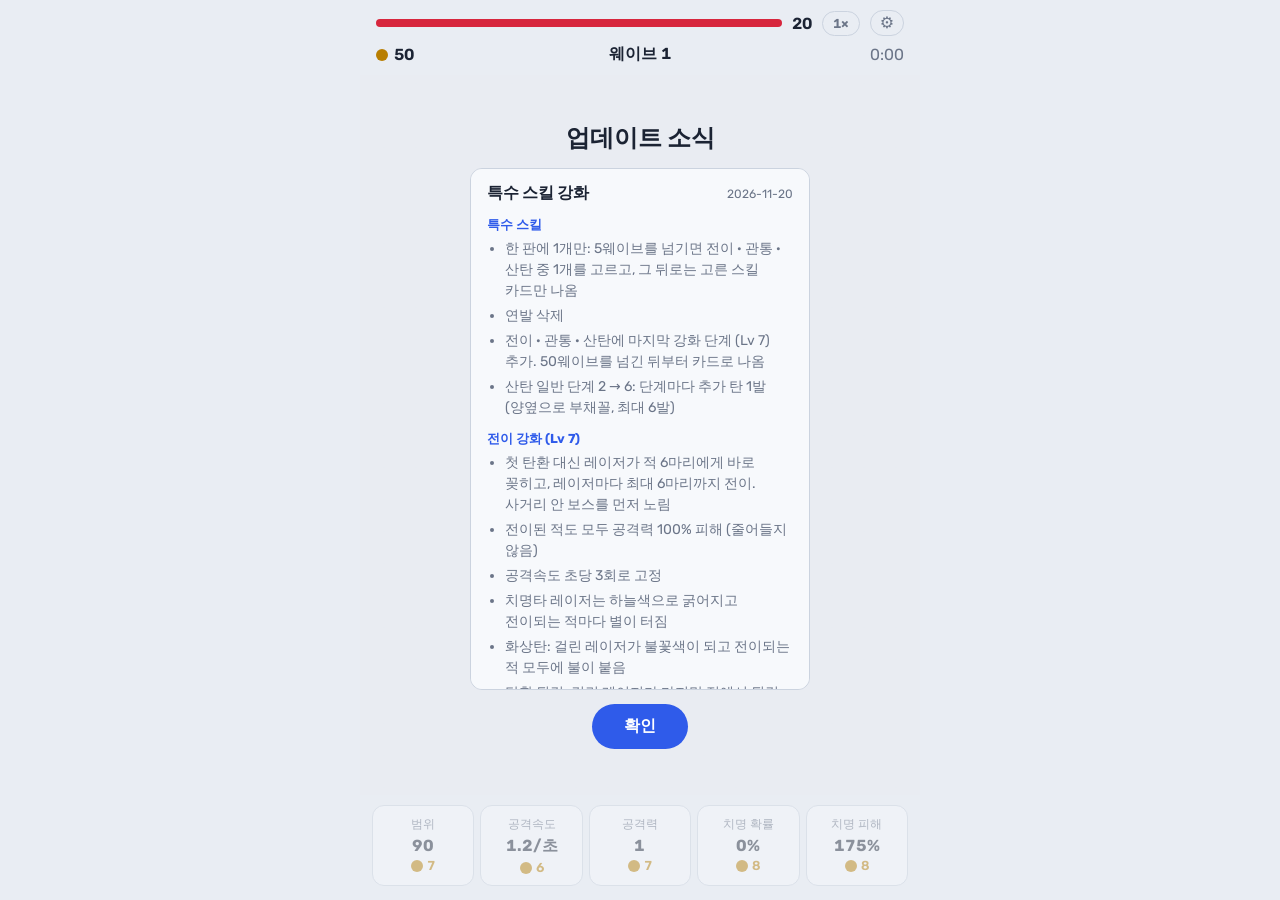
==== commit e1159d28: "배포: 소스 b71178c" ====
--- a/도형 방어.html
+++ b/도형 방어.html
@@ -12,7 +12,7 @@
 <link rel="preconnect" href="https://fonts.googleapis.com">
 <link rel="preconnect" href="https://fonts.gstatic.com" crossorigin>
 <link href="https://fonts.googleapis.com/css2?family=Rubik:wght@400;600;700&display=swap" rel="stylesheet">
-  <script type="module" crossorigin src="./assets/도형 방어-DpUi0MzC.js"></script>
+  <script type="module" crossorigin src="./assets/도형 방어-DBrymBSh.js"></script>
   <link rel="stylesheet" crossorigin href="./assets/도형 방어-B801xyGt.css">
 </head>
 <body>
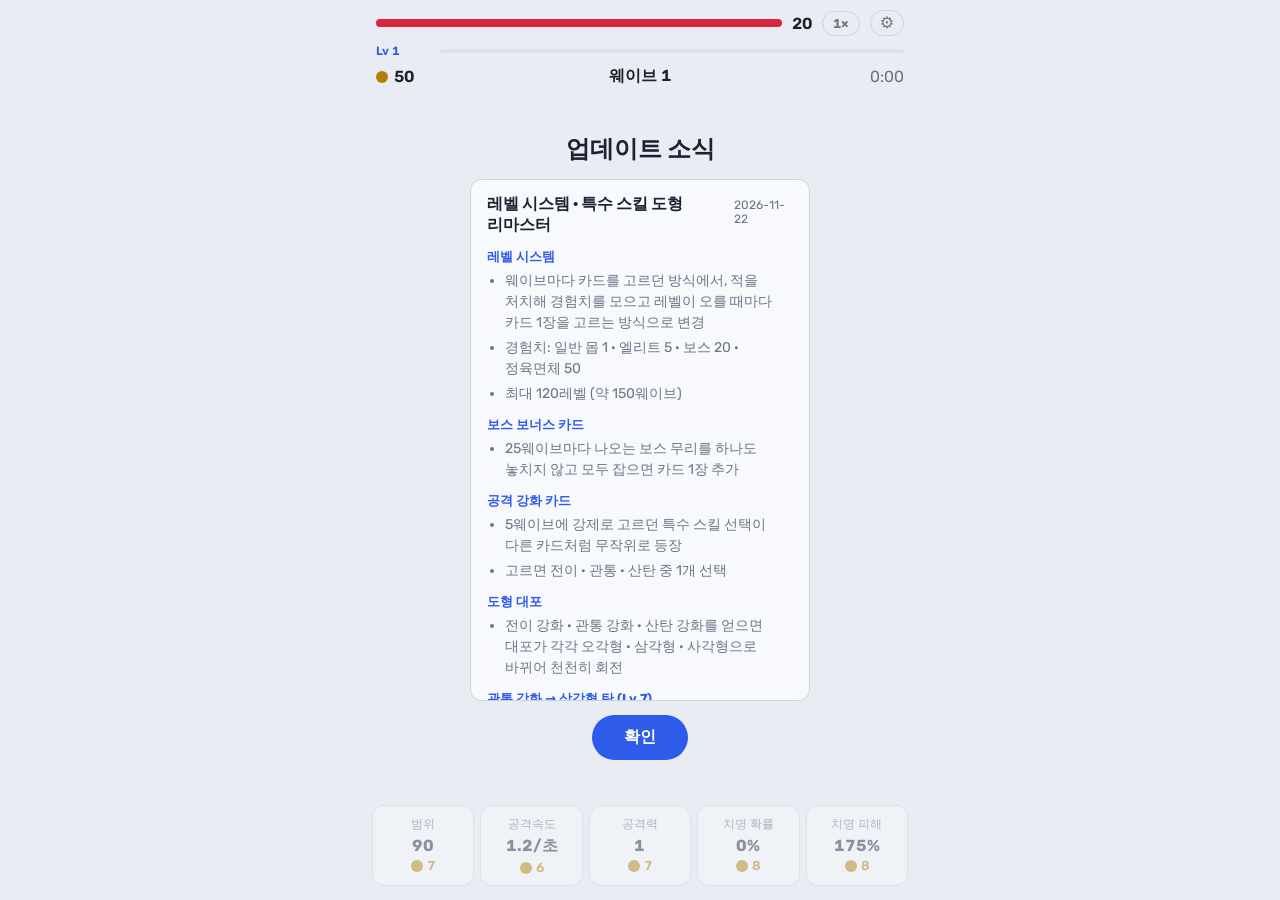
==== commit 54fb9390: "배포: 소스 1911376" ====
--- a/도형 방어.html
+++ b/도형 방어.html
@@ -12,8 +12,8 @@
 <link rel="preconnect" href="https://fonts.googleapis.com">
 <link rel="preconnect" href="https://fonts.gstatic.com" crossorigin>
 <link href="https://fonts.googleapis.com/css2?family=Rubik:wght@400;600;700&display=swap" rel="stylesheet">
-  <script type="module" crossorigin src="./assets/도형 방어-DBrymBSh.js"></script>
-  <link rel="stylesheet" crossorigin href="./assets/도형 방어-B801xyGt.css">
+  <script type="module" crossorigin src="./assets/도형 방어-NvfnGlop.js"></script>
+  <link rel="stylesheet" crossorigin href="./assets/도형 방어-DxkK9Yx7.css">
 </head>
 <body>
 <div class="app">
@@ -25,6 +25,10 @@
       </div>
       <button class="speed-btn" id="speedBtn" aria-pressed="false" aria-label="1배속">1×</button>
       <button class="speed-btn gear-btn" id="gearBtn" aria-label="설정">⚙</button>
+    </div>
+    <div class="xp" aria-label="레벨">
+      <span id="lvText">Lv 1</span>
+      <div class="xp-bar"><div class="xp-fill" id="xpFill"></div></div>
     </div>
     <div class="hud-info">
       <div class="stat" aria-label="골드"><span class="coin"></span><span id="gold">0</span></div>
@@ -39,11 +43,12 @@
       <h1>도형 방어</h1>
       <p class="intro">
         <span>사방에서 다가오는 도형을 원&nbsp;안에서 자동으로 공격합니다.</span>
-        <span>골드로 능력치를 올리고,<br>웨이브를 넘길 때마다 카드&nbsp;3장&nbsp;중&nbsp;1장을 골라 스킬을 모으세요.</span>
+        <span>골드로 능력치를 올리고,<br>레벨이 오를 때마다 카드&nbsp;3장&nbsp;중&nbsp;1장을 골라 스킬을 모으세요.</span>
         <span>200웨이브를 버티면 승리합니다.</span>
       </p>
       <div class="btn-row">
         <button class="btn-main" id="startBtn">시작</button>
+        <button class="btn-sub hidden" id="boardBtn">랭킹</button>
       </div>
     </div>
     <div class="overlay hidden" id="overOv">
@@ -89,6 +94,15 @@
       <div class="patch" id="patchBody"></div>
       <button class="btn-main" id="patchClose">확인</button>
     </div>
+    <div class="overlay hidden" id="boardOv" role="dialog" aria-labelledby="boardTitle">
+      <h2 id="boardTitle">랭킹</h2>
+      <div class="board-tabs" id="boardTabs" role="tablist" aria-label="시즌"></div>
+      <div class="rank">
+        <ol class="rank-list" id="boardList" aria-label="랭킹" aria-live="polite"></ol>
+        <p class="rank-me" id="boardMe"></p>
+      </div>
+      <button class="btn-main" id="boardClose">닫기</button>
+    </div>
   </main>
 
   <footer class="shop">
--- a/assets/도형 방어-DxkK9Yx7.css
+++ b/assets/도형 방어-DxkK9Yx7.css
@@ -0,0 +1 @@
+:root{--bg:#e9edf3;--surface:#f7f9fc;--grid:#dce2eb;--ink:#1b2333;--muted:#6b7588;--border:#cbd3df;--accent:#2f5bea;--on-accent:#fff;--danger:#d7263d;--gold:#b87e00;--tri:#e8a33d;--sq:#2e9e6a;--pent:#7a5cc7;--hex:#e0475b;--boss:#2b3550;--gem:#0e8fa3;--cube:#5b3fd1;--burn:#e0590c;--morph:#5b3fd1;--mirror:#6b7588;--burn1:#ee9150;--burn2:#e0322f;--burn3:#9e1023;--crit:#0a9ec2;--lightningcss-light:initial;--lightningcss-dark: ;color-scheme:light;box-sizing:border-box;padding-top:env(safe-area-inset-top,0px);padding-bottom:env(safe-area-inset-bottom,0px)}@media (prefers-color-scheme:dark){:root:not([data-theme=light]){--bg:#10141c;--surface:#171c26;--grid:#1c2230;--ink:#e7ebf3;--muted:#8a94a8;--border:#2a3242;--accent:#6e8cff;--on-accent:#0b1020;--danger:#ff5468;--gold:#f2c14e;--tri:#f0b44c;--sq:#3cc489;--pent:#9d84f0;--hex:#f06478;--boss:#c7cee0;--gem:#4fd1e0;--cube:#a894ff;--burn:#ff8a4c;--morph:#a894ff;--mirror:#f4f6fa;--burn1:#ffb98a;--burn2:#ff4a4a;--burn3:#d11f38;--crit:#5ce1f0;--lightningcss-light: ;--lightningcss-dark:initial;color-scheme:dark}}:root[data-theme=dark]{--bg:#10141c;--surface:#171c26;--grid:#1c2230;--ink:#e7ebf3;--muted:#8a94a8;--border:#2a3242;--accent:#6e8cff;--on-accent:#0b1020;--danger:#ff5468;--gold:#f2c14e;--tri:#f0b44c;--sq:#3cc489;--pent:#9d84f0;--hex:#f06478;--boss:#c7cee0;--gem:#4fd1e0;--cube:#a894ff;--burn:#ff8a4c;--morph:#a894ff;--mirror:#f4f6fa;--burn1:#ffb98a;--burn2:#ff4a4a;--burn3:#d11f38;--crit:#5ce1f0;--lightningcss-light: ;--lightningcss-dark:initial;color-scheme:dark}*,:before,:after{box-sizing:inherit}html,body{height:100%;margin:0}body{background:var(--bg);color:var(--ink);overscroll-behavior:none;-webkit-user-select:none;user-select:none;-webkit-tap-highlight-color:transparent;touch-action:manipulation;font-family:Rubik,system-ui,-apple-system,Apple SD Gothic Neo,Noto Sans KR,sans-serif}.app{flex-direction:column;max-width:560px;height:100%;margin:0 auto;display:flex}.hud{flex-direction:column;gap:8px;padding:10px 16px;display:flex}.hud-top{align-items:center;gap:10px;display:flex}.hud-info{grid-template-columns:1fr 1fr 1fr;align-items:center;display:grid}.hud-info .stat:nth-child(2){justify-content:center}.hud-info .stat:nth-child(3){justify-content:flex-end}.hp{font-variant-numeric:tabular-nums;flex:1;align-items:center;gap:8px;font-weight:600;display:flex}#hpText{text-align:right;min-width:2ch}.hp-bar{background:var(--grid);border-radius:4px;flex:1;height:8px;overflow:hidden}.hp-fill{background:var(--danger);width:100%;height:100%;transition:width .15s}.xp{color:var(--accent);font-variant-numeric:tabular-nums;align-items:center;gap:8px;font-size:12px;font-weight:600;display:flex}#lvText{min-width:7ch}.xp-bar{background:var(--grid);border-radius:2px;flex:1;height:4px;overflow:hidden}.xp-fill{background:var(--accent);width:0;height:100%;transition:width .15s}.stat{font-variant-numeric:tabular-nums;white-space:nowrap;align-items:center;gap:6px;font-weight:600;display:flex}.stat.dim{color:var(--muted);font-weight:400}.coin{background:var(--gold);border-radius:50%;width:12px;height:12px;display:inline-block}.stat.rush{color:var(--gold)}.stat.rush .coin{animation:.8s ease-in-out infinite coin-rush}@keyframes coin-rush{50%{box-shadow:0 0 8px var(--gold);transform:scale(1.35)}}.speed-btn{font:inherit;font-variant-numeric:tabular-nums;cursor:pointer;color:var(--muted);border:1px solid var(--border);background:0 0;border-radius:999px;padding:4px 10px;font-size:13px;font-weight:600}.gear-btn{padding:4px 9px;font-size:16px;line-height:1}.set-row{background:var(--surface);border:1px solid var(--border);border-radius:12px;justify-content:space-between;align-items:center;gap:12px;padding:12px 14px;display:flex}.set-toggle{font:inherit;cursor:pointer;min-width:64px;color:var(--muted);border:1px solid var(--border);background:0 0;border-radius:999px;padding:6px 14px;font-size:14px;font-weight:600}.set-toggle[aria-pressed=true]{color:var(--on-accent);background:var(--accent);border-color:var(--accent)}.set-giveup{color:var(--danger)}.set-giveup:disabled{opacity:.4;cursor:default}.set-giveup.confirm{color:#fff;background:var(--danger);border-color:var(--danger)}.patch{text-align:left;background:var(--surface);border:1px solid var(--border);word-break:keep-all;overflow-wrap:break-word;border-radius:12px;width:100%;max-width:340px;max-height:58vh;padding:14px 16px;overflow-y:auto}.patch-ver{justify-content:space-between;align-items:baseline;gap:8px;font-weight:700;display:flex}.patch-ver small{color:var(--muted);font-size:12px;font-weight:400}.patch-ver:not(:first-child){border-top:1px solid var(--border);margin-top:18px;padding-top:14px}.patch h3{color:var(--accent);margin:12px 0 4px;font-size:13px}.patch ul{color:var(--muted);margin:0;padding-left:18px;font-size:14px;line-height:1.5}.patch li+li{margin-top:4px}.overlay p.auto-msg{color:var(--accent);font-weight:600}.speed-btn[aria-pressed=true]{color:var(--on-accent);background:var(--accent);border-color:var(--accent)}#stage{flex:1;min-height:0;position:relative;overflow:hidden}canvas{display:block;position:absolute;inset:0}.overlay{text-align:center;background:color-mix(in srgb, var(--bg) 86%, transparent);flex-direction:column;justify-content:center;align-items:center;gap:14px;padding:24px;display:flex;position:absolute;inset:0}.hidden{display:none}h1,h2{margin:0;font-weight:700}h1{font-size:30px}h2{font-size:24px}.overlay p{max-width:32ch;color:var(--muted);word-break:keep-all;overflow-wrap:break-word;text-wrap:balance;margin:0;line-height:1.55}.overlay p.intro{max-width:19em}.overlay p.intro span{text-wrap:balance;display:block}.overlay p.intro span+span{margin-top:.5em}.btn-main{font:inherit;background:var(--accent);color:var(--on-accent);cursor:pointer;border:0;border-radius:999px;padding:12px 32px;font-size:16px;font-weight:600}.shop{grid-template-columns:repeat(5,1fr);gap:6px;padding:10px 12px 14px;display:grid}.up{font:inherit;color:var(--ink);background:var(--surface);border:1px solid var(--border);cursor:pointer;border-radius:12px;flex-direction:column;align-items:center;gap:3px;padding:10px 2px;display:flex}.up:disabled{opacity:.45;cursor:default}.up:not(:disabled):active{transform:scale(.97)}.u-name{color:var(--muted);white-space:nowrap;font-size:12px}.u-val{font-variant-numeric:tabular-nums;white-space:nowrap;font-size:16px;font-weight:700}.u-cost{color:var(--gold);font-variant-numeric:tabular-nums;align-items:center;gap:4px;font-size:13px;font-weight:600;display:flex}:focus-visible{outline:2px solid var(--accent);outline-offset:2px}.gem{background:var(--gem);border-radius:2px;width:10px;height:10px;margin:0 2px;display:inline-block;transform:rotate(45deg)}.btn-sub{font:inherit;cursor:pointer;color:var(--ink);background:var(--surface);border:1px solid var(--border);border-radius:999px;padding:10px 26px;font-size:15px;font-weight:600}.btn-row{flex-wrap:wrap;justify-content:center;gap:10px;display:flex}.reward{background:var(--surface);border:1px solid var(--border);font-variant-numeric:tabular-nums;border-radius:12px;flex-direction:column;gap:6px;width:100%;max-width:280px;padding:12px 14px;display:flex}.reward div{color:var(--muted);justify-content:space-between;align-items:center;font-size:14px;display:flex}.reward div span:last-child{color:var(--ink);align-items:center;gap:4px;font-weight:600;display:flex}#cardOv{background:color-mix(in srgb, var(--bg) 92%, transparent)}.cards{flex-direction:column;gap:10px;width:100%;max-width:340px;display:flex}.card{font:inherit;color:var(--ink);text-align:left;cursor:pointer;background:var(--surface);border:1px solid var(--border);border-left:4px solid var(--kc);border-radius:12px;flex-direction:column;gap:4px;padding:14px 16px;display:flex}.card:active{transform:scale(.98)}.card b{font-size:17px}.card .c-tag{color:var(--kc);font-size:12px;font-weight:600}.card .c-val{font-variant-numeric:tabular-nums;font-size:14px;font-weight:600}.card .c-desc{color:var(--muted);font-size:12px;line-height:1.45}.k-stat{--kc:var(--gold)}.k-skill{--kc:var(--gem)}.k-abil{--kc:var(--cube)}.metas{flex-direction:column;gap:10px;width:100%;max-width:320px;display:flex}.meta{text-align:left;background:var(--surface);border:1px solid var(--border);border-radius:12px;align-items:center;gap:12px;padding:12px 14px;display:flex}.meta .m-info{flex-direction:column;flex:1;gap:3px;display:flex}.meta b{font-size:16px}.meta .m-val{color:var(--muted);font-variant-numeric:tabular-nums;font-size:13px}.meta .m-lv{color:var(--muted);font-variant-numeric:tabular-nums;font-size:12px}.meta button{font:inherit;font-variant-numeric:tabular-nums;cursor:pointer;color:var(--on-accent);background:var(--accent);white-space:nowrap;border:0;border-radius:999px;align-items:center;gap:4px;padding:8px 12px;font-size:14px;font-weight:600;display:flex}.meta button:disabled{opacity:.4;cursor:default}.oct{background:var(--boss);clip-path:polygon(30% 0,70% 0,100% 30%,100% 70%,70% 100%,30% 100%,0 70%,0 30%);width:12px;height:12px;display:inline-block}.cubei{background:var(--cube);clip-path:polygon(50% 0,100% 25%,100% 75%,50% 100%,0 75%,0 25%);width:12px;height:12px;display:inline-block}.meta .m-desc{color:var(--muted);font-size:12px;line-height:1.4}#overOv{justify-content:safe center;overflow-y:auto}.rank{flex-direction:column;gap:8px;width:100%;max-width:320px;display:flex}.rank-form{gap:8px;display:flex}.rank-form input{min-width:0;font:inherit;color:var(--ink);background:var(--surface);border:1px solid var(--border);-webkit-user-select:text;user-select:text;border-radius:999px;flex:1;padding:9px 14px;font-size:16px}.rank-form input:focus-visible{outline:2px solid var(--accent);outline-offset:1px}.rank-form .btn-sub{white-space:nowrap;padding:9px 16px}.rank-form .btn-sub:disabled{opacity:.5;cursor:default}.overlay p.rank-note{max-width:none;font-size:12px}.overlay p.rank-note.err{color:var(--danger)}.overlay p.rank-note.ok{color:var(--accent);font-weight:600}.rank-list{background:var(--surface);border:1px solid var(--border);font-variant-numeric:tabular-nums;border-radius:12px;flex-direction:column;margin:0;padding:6px 0;font-size:13px;list-style:none;display:flex}.rank-list:empty{display:none}.rank-list li{text-align:left;grid-template-columns:2.2em 1fr auto;gap:8px;padding:3px 12px;display:grid}.rank-list li.me{color:var(--accent);font-weight:700}.rank-list .r-n{color:var(--muted);text-align:right}.rank-list .r-name{text-overflow:ellipsis;white-space:nowrap;overflow:hidden}.rank-list .r-rec{color:var(--muted)}.rank-list li.me .r-n,.rank-list li.me .r-rec{color:inherit}.rank-list li.msg{text-align:center;color:var(--muted);display:block}.overlay p.rank-me{max-width:none;font-size:13px}.overlay p.rank-me:empty{display:none}#boardOv{justify-content:safe center;overflow-y:auto}.board-tabs{flex-wrap:wrap;justify-content:center;gap:6px;display:flex}.board-tabs button{font:inherit;cursor:pointer;color:var(--muted);border:1px solid var(--border);background:0 0;border-radius:999px;padding:6px 14px;font-size:14px;font-weight:600}.board-tabs button[aria-selected=true]{color:var(--on-accent);background:var(--accent);border-color:var(--accent)}
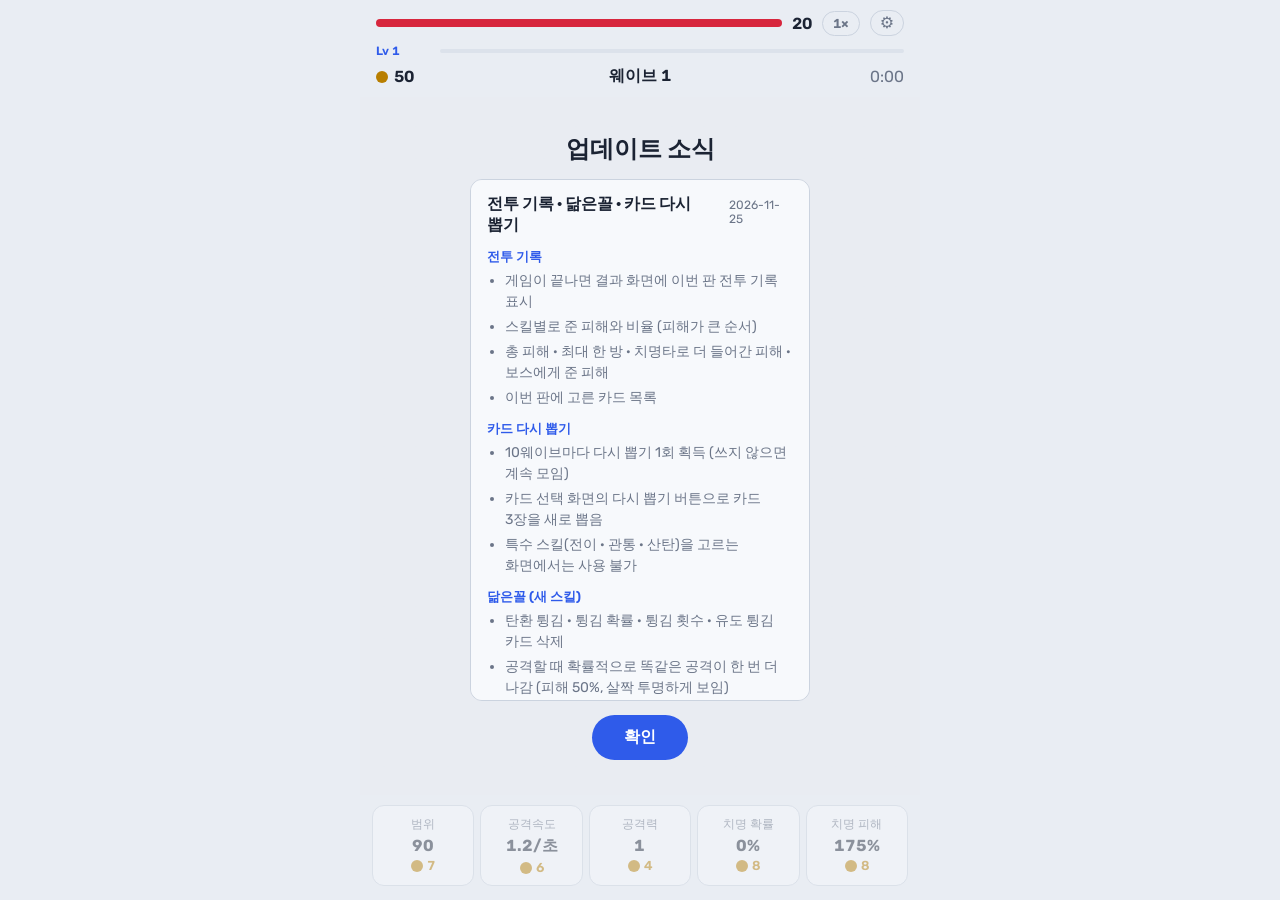
==== commit 00708977: "배포: 소스 463ad7d" ====
--- a/도형 방어.html
+++ b/도형 방어.html
@@ -12,8 +12,8 @@
 <link rel="preconnect" href="https://fonts.googleapis.com">
 <link rel="preconnect" href="https://fonts.gstatic.com" crossorigin>
 <link href="https://fonts.googleapis.com/css2?family=Rubik:wght@400;600;700&display=swap" rel="stylesheet">
-  <script type="module" crossorigin src="./assets/도형 방어-NvfnGlop.js"></script>
-  <link rel="stylesheet" crossorigin href="./assets/도형 방어-DxkK9Yx7.css">
+  <script type="module" crossorigin src="./assets/도형 방어-DuVah8Oh.js"></script>
+  <link rel="stylesheet" crossorigin href="./assets/도형 방어-FJKSgBIt.css">
 </head>
 <body>
 <div class="app">
@@ -61,6 +61,18 @@
         <div><span>보스 처치</span><span id="rBoss">0</span></div>
         <div><span>고른 카드</span><span id="rCards">0</span></div>
       </div>
+      <div class="log" id="logBox">
+        <div class="log-sum">
+          <div><span>총 피해</span><b id="logTot">0</b></div>
+          <div><span>최대 한 방</span><b id="logMax">0</b></div>
+        </div>
+        <div class="log-head"><b>전투 기록</b><span>스킬별 피해</span></div>
+        <div id="logRows"></div>
+        <div class="log-extra"><span>치명타로 더 들어간 피해</span><b id="logCrit">0</b></div>
+        <div class="log-extra"><span>보스에게 준 피해</span><b id="logBoss">0</b></div>
+        <div class="log-head log-cards-head"><b>고른 카드</b><span id="logCardN"></span></div>
+        <div class="log-cards" id="logCards"></div>
+      </div>
       <div class="rank hidden" id="rankBox">
         <form class="rank-form" id="rankForm" novalidate>
           <input id="rankName" maxlength="12" placeholder="닉네임" autocomplete="off" enterkeyhint="send" aria-label="닉네임" aria-describedby="rankNote">
@@ -78,6 +90,7 @@
       <h2 id="cardTitle">웨이브 돌파</h2>
       <p>카드 1장을 고르세요. 이번 판 동안 유지됩니다.</p>
       <div class="cards" id="cards"></div>
+      <button class="btn-sub hidden" id="rerollBtn" type="button">다시 뽑기</button>
     </div>
     <div class="overlay hidden" id="settingsOv" role="dialog" aria-label="설정">
       <h2>설정</h2>
--- a/assets/도형 방어-FJKSgBIt.css
+++ b/assets/도형 방어-FJKSgBIt.css
@@ -0,0 +1 @@
+:root{--bg:#e9edf3;--surface:#f7f9fc;--grid:#dce2eb;--ink:#1b2333;--muted:#6b7588;--border:#cbd3df;--accent:#2f5bea;--on-accent:#fff;--danger:#d7263d;--gold:#b87e00;--tri:#e8a33d;--sq:#2e9e6a;--pent:#7a5cc7;--hex:#e0475b;--boss:#2b3550;--gem:#0e8fa3;--cube:#5b3fd1;--burn:#e0590c;--morph:#5b3fd1;--mirror:#6b7588;--burn1:#ee9150;--burn2:#e0322f;--burn3:#9e1023;--crit:#0a9ec2;--lightningcss-light:initial;--lightningcss-dark: ;color-scheme:light;box-sizing:border-box;padding-top:env(safe-area-inset-top,0px);padding-bottom:env(safe-area-inset-bottom,0px)}@media (prefers-color-scheme:dark){:root:not([data-theme=light]){--bg:#10141c;--surface:#171c26;--grid:#1c2230;--ink:#e7ebf3;--muted:#8a94a8;--border:#2a3242;--accent:#6e8cff;--on-accent:#0b1020;--danger:#ff5468;--gold:#f2c14e;--tri:#f0b44c;--sq:#3cc489;--pent:#9d84f0;--hex:#f06478;--boss:#c7cee0;--gem:#4fd1e0;--cube:#a894ff;--burn:#ff8a4c;--morph:#a894ff;--mirror:#f4f6fa;--burn1:#ffb98a;--burn2:#ff4a4a;--burn3:#d11f38;--crit:#5ce1f0;--lightningcss-light: ;--lightningcss-dark:initial;color-scheme:dark}}:root[data-theme=dark]{--bg:#10141c;--surface:#171c26;--grid:#1c2230;--ink:#e7ebf3;--muted:#8a94a8;--border:#2a3242;--accent:#6e8cff;--on-accent:#0b1020;--danger:#ff5468;--gold:#f2c14e;--tri:#f0b44c;--sq:#3cc489;--pent:#9d84f0;--hex:#f06478;--boss:#c7cee0;--gem:#4fd1e0;--cube:#a894ff;--burn:#ff8a4c;--morph:#a894ff;--mirror:#f4f6fa;--burn1:#ffb98a;--burn2:#ff4a4a;--burn3:#d11f38;--crit:#5ce1f0;--lightningcss-light: ;--lightningcss-dark:initial;color-scheme:dark}*,:before,:after{box-sizing:inherit}html,body{height:100%;margin:0}body{background:var(--bg);color:var(--ink);overscroll-behavior:none;-webkit-user-select:none;user-select:none;-webkit-tap-highlight-color:transparent;touch-action:manipulation;font-family:Rubik,system-ui,-apple-system,Apple SD Gothic Neo,Noto Sans KR,sans-serif}.app{flex-direction:column;max-width:560px;height:100%;margin:0 auto;display:flex}.hud{flex-direction:column;gap:8px;padding:10px 16px;display:flex}.hud-top{align-items:center;gap:10px;display:flex}.hud-info{grid-template-columns:1fr 1fr 1fr;align-items:center;display:grid}.hud-info .stat:nth-child(2){justify-content:center}.hud-info .stat:nth-child(3){justify-content:flex-end}.hp{font-variant-numeric:tabular-nums;flex:1;align-items:center;gap:8px;font-weight:600;display:flex}#hpText{text-align:right;min-width:2ch}.hp-bar{background:var(--grid);border-radius:4px;flex:1;height:8px;overflow:hidden}.hp-fill{background:var(--danger);width:100%;height:100%;transition:width .15s}.xp{color:var(--accent);font-variant-numeric:tabular-nums;align-items:center;gap:8px;font-size:12px;font-weight:600;display:flex}#lvText{min-width:7ch}.xp-bar{background:var(--grid);border-radius:2px;flex:1;height:4px;overflow:hidden}.xp-fill{background:var(--accent);width:0;height:100%;transition:width .15s}.stat{font-variant-numeric:tabular-nums;white-space:nowrap;align-items:center;gap:6px;font-weight:600;display:flex}.stat.dim{color:var(--muted);font-weight:400}.coin{background:var(--gold);border-radius:50%;width:12px;height:12px;display:inline-block}.stat.rush{color:var(--gold)}.stat.rush .coin{animation:.8s ease-in-out infinite coin-rush}@keyframes coin-rush{50%{box-shadow:0 0 8px var(--gold);transform:scale(1.35)}}.speed-btn{font:inherit;font-variant-numeric:tabular-nums;cursor:pointer;color:var(--muted);border:1px solid var(--border);background:0 0;border-radius:999px;padding:4px 10px;font-size:13px;font-weight:600}.gear-btn{padding:4px 9px;font-size:16px;line-height:1}.set-row{background:var(--surface);border:1px solid var(--border);border-radius:12px;justify-content:space-between;align-items:center;gap:12px;padding:12px 14px;display:flex}.set-toggle{font:inherit;cursor:pointer;min-width:64px;color:var(--muted);border:1px solid var(--border);background:0 0;border-radius:999px;padding:6px 14px;font-size:14px;font-weight:600}.set-toggle[aria-pressed=true]{color:var(--on-accent);background:var(--accent);border-color:var(--accent)}.set-giveup{color:var(--danger)}.set-giveup:disabled{opacity:.4;cursor:default}.set-giveup.confirm{color:#fff;background:var(--danger);border-color:var(--danger)}.patch{text-align:left;background:var(--surface);border:1px solid var(--border);word-break:keep-all;overflow-wrap:break-word;border-radius:12px;width:100%;max-width:340px;max-height:58vh;padding:14px 16px;overflow-y:auto}.patch-ver{justify-content:space-between;align-items:baseline;gap:8px;font-weight:700;display:flex}.patch-ver small{color:var(--muted);font-size:12px;font-weight:400}.patch-ver:not(:first-child){border-top:1px solid var(--border);margin-top:18px;padding-top:14px}.patch h3{color:var(--accent);margin:12px 0 4px;font-size:13px}.patch ul{color:var(--muted);margin:0;padding-left:18px;font-size:14px;line-height:1.5}.patch li+li{margin-top:4px}.overlay p.auto-msg{color:var(--accent);font-weight:600}.speed-btn[aria-pressed=true]{color:var(--on-accent);background:var(--accent);border-color:var(--accent)}#stage{flex:1;min-height:0;position:relative;overflow:hidden}canvas{display:block;position:absolute;inset:0}.overlay{text-align:center;background:color-mix(in srgb, var(--bg) 86%, transparent);flex-direction:column;justify-content:center;align-items:center;gap:14px;padding:24px;display:flex;position:absolute;inset:0}.hidden{display:none}h1,h2{margin:0;font-weight:700}h1{font-size:30px}h2{font-size:24px}.overlay p{max-width:32ch;color:var(--muted);word-break:keep-all;overflow-wrap:break-word;text-wrap:balance;margin:0;line-height:1.55}.overlay p.intro{max-width:19em}.overlay p.intro span{text-wrap:balance;display:block}.overlay p.intro span+span{margin-top:.5em}.btn-main{font:inherit;background:var(--accent);color:var(--on-accent);cursor:pointer;border:0;border-radius:999px;padding:12px 32px;font-size:16px;font-weight:600}.shop{grid-template-columns:repeat(5,1fr);gap:6px;padding:10px 12px 14px;display:grid}.up{font:inherit;color:var(--ink);background:var(--surface);border:1px solid var(--border);cursor:pointer;border-radius:12px;flex-direction:column;align-items:center;gap:3px;padding:10px 2px;display:flex}.up:disabled{opacity:.45;cursor:default}.up:not(:disabled):active{transform:scale(.97)}.u-name{color:var(--muted);white-space:nowrap;font-size:12px}.u-val{font-variant-numeric:tabular-nums;white-space:nowrap;font-size:16px;font-weight:700}.u-cost{color:var(--gold);font-variant-numeric:tabular-nums;align-items:center;gap:4px;font-size:13px;font-weight:600;display:flex}:focus-visible{outline:2px solid var(--accent);outline-offset:2px}.gem{background:var(--gem);border-radius:2px;width:10px;height:10px;margin:0 2px;display:inline-block;transform:rotate(45deg)}.btn-sub{font:inherit;cursor:pointer;color:var(--ink);background:var(--surface);border:1px solid var(--border);border-radius:999px;padding:10px 26px;font-size:15px;font-weight:600}.btn-row{flex-wrap:wrap;justify-content:center;gap:10px;display:flex}.reward{background:var(--surface);border:1px solid var(--border);font-variant-numeric:tabular-nums;border-radius:12px;flex-direction:column;gap:6px;width:100%;max-width:280px;padding:12px 14px;display:flex}.reward div{color:var(--muted);justify-content:space-between;align-items:center;font-size:14px;display:flex}.reward div span:last-child{color:var(--ink);align-items:center;gap:4px;font-weight:600;display:flex}.log{text-align:left;background:var(--surface);border:1px solid var(--border);font-variant-numeric:tabular-nums;border-radius:12px;flex-direction:column;gap:6px;width:100%;max-width:280px;padding:12px 14px;font-size:13px;display:flex}.log-sum{grid-template-columns:1fr 1fr;gap:6px;margin-bottom:4px;display:grid}.log-sum div{background:var(--bg);border-radius:8px;flex-direction:column;align-items:center;gap:2px;padding:6px;display:flex}.log-sum span{color:var(--muted);font-size:11px}.log-sum b{font-size:16px}.log-head{border-top:1px solid var(--border);justify-content:space-between;align-items:baseline;padding-top:8px;display:flex}.log-head b{font-size:14px}.log-head span{color:var(--muted);font-size:11px}.log-row{grid-template-columns:14px 64px minmax(0,1fr) 58px;align-items:center;gap:8px;display:grid}.log-row svg{display:block}.log-trk{background:var(--grid);border-radius:4px;height:8px;overflow:hidden}.log-bar{background:var(--c);border-radius:4px;height:100%}.log-num{text-align:right;line-height:1.15}.log-num small{color:var(--muted);font-size:10px;display:block}.log-extra{color:var(--muted);justify-content:space-between;font-size:12px;display:flex}.log-extra:first-of-type{border-top:1px dashed var(--border);margin-top:2px;padding-top:6px}.log-extra b{color:var(--ink);font-weight:600}.log-cards{flex-wrap:wrap;gap:4px;display:flex}.log-cards:empty{display:none}.log-cards span{color:var(--kc);border:1px solid color-mix(in srgb, var(--kc) 45%, transparent);background:color-mix(in srgb, var(--kc) 10%, transparent);border-radius:999px;padding:2px 8px;font-size:12px}.log-cards span i{opacity:.75;margin-left:2px;font-style:normal}#cardOv{background:color-mix(in srgb, var(--bg) 92%, transparent)}.cards{flex-direction:column;gap:10px;width:100%;max-width:340px;display:flex}.card{font:inherit;color:var(--ink);text-align:left;cursor:pointer;background:var(--surface);border:1px solid var(--border);border-left:4px solid var(--kc);border-radius:12px;flex-direction:column;gap:4px;padding:14px 16px;display:flex}.card:active{transform:scale(.98)}.card b{font-size:17px}.card .c-tag{color:var(--kc);font-size:12px;font-weight:600}.card .c-val{font-variant-numeric:tabular-nums;font-size:14px;font-weight:600}.card .c-desc{color:var(--muted);font-size:12px;line-height:1.45}.k-stat{--kc:var(--gold)}.k-skill{--kc:var(--gem)}.k-abil{--kc:var(--cube)}.metas{flex-direction:column;gap:10px;width:100%;max-width:320px;display:flex}.meta{text-align:left;background:var(--surface);border:1px solid var(--border);border-radius:12px;align-items:center;gap:12px;padding:12px 14px;display:flex}.meta .m-info{flex-direction:column;flex:1;gap:3px;display:flex}.meta b{font-size:16px}.meta .m-val{color:var(--muted);font-variant-numeric:tabular-nums;font-size:13px}.meta .m-lv{color:var(--muted);font-variant-numeric:tabular-nums;font-size:12px}.meta button{font:inherit;font-variant-numeric:tabular-nums;cursor:pointer;color:var(--on-accent);background:var(--accent);white-space:nowrap;border:0;border-radius:999px;align-items:center;gap:4px;padding:8px 12px;font-size:14px;font-weight:600;display:flex}.meta button:disabled{opacity:.4;cursor:default}.oct{background:var(--boss);clip-path:polygon(30% 0,70% 0,100% 30%,100% 70%,70% 100%,30% 100%,0 70%,0 30%);width:12px;height:12px;display:inline-block}.cubei{background:var(--cube);clip-path:polygon(50% 0,100% 25%,100% 75%,50% 100%,0 75%,0 25%);width:12px;height:12px;display:inline-block}.meta .m-desc{color:var(--muted);font-size:12px;line-height:1.4}#overOv{justify-content:safe center;overflow-y:auto}.rank{flex-direction:column;gap:8px;width:100%;max-width:320px;display:flex}.rank-form{gap:8px;display:flex}.rank-form input{min-width:0;font:inherit;color:var(--ink);background:var(--surface);border:1px solid var(--border);-webkit-user-select:text;user-select:text;border-radius:999px;flex:1;padding:9px 14px;font-size:16px}.rank-form input:focus-visible{outline:2px solid var(--accent);outline-offset:1px}.rank-form .btn-sub{white-space:nowrap;padding:9px 16px}.rank-form .btn-sub:disabled{opacity:.5;cursor:default}.overlay p.rank-note{max-width:none;font-size:12px}.overlay p.rank-note.err{color:var(--danger)}.overlay p.rank-note.ok{color:var(--accent);font-weight:600}.rank-list{background:var(--surface);border:1px solid var(--border);font-variant-numeric:tabular-nums;border-radius:12px;flex-direction:column;margin:0;padding:6px 0;font-size:13px;list-style:none;display:flex}.rank-list:empty{display:none}.rank-list li{text-align:left;grid-template-columns:2.2em 1fr auto;gap:8px;padding:3px 12px;display:grid}.rank-list li.me{color:var(--accent);font-weight:700}.rank-list .r-n{color:var(--muted);text-align:right}.rank-list .r-name{text-overflow:ellipsis;white-space:nowrap;overflow:hidden}.rank-list .r-rec{color:var(--muted)}.rank-list li.me .r-n,.rank-list li.me .r-rec{color:inherit}.rank-list li.msg{text-align:center;color:var(--muted);display:block}.overlay p.rank-me{max-width:none;font-size:13px}.overlay p.rank-me:empty{display:none}#boardOv{justify-content:safe center;overflow-y:auto}.board-tabs{flex-wrap:wrap;justify-content:center;gap:6px;display:flex}.board-tabs button{font:inherit;cursor:pointer;color:var(--muted);border:1px solid var(--border);background:0 0;border-radius:999px;padding:6px 14px;font-size:14px;font-weight:600}.board-tabs button[aria-selected=true]{color:var(--on-accent);background:var(--accent);border-color:var(--accent)}
